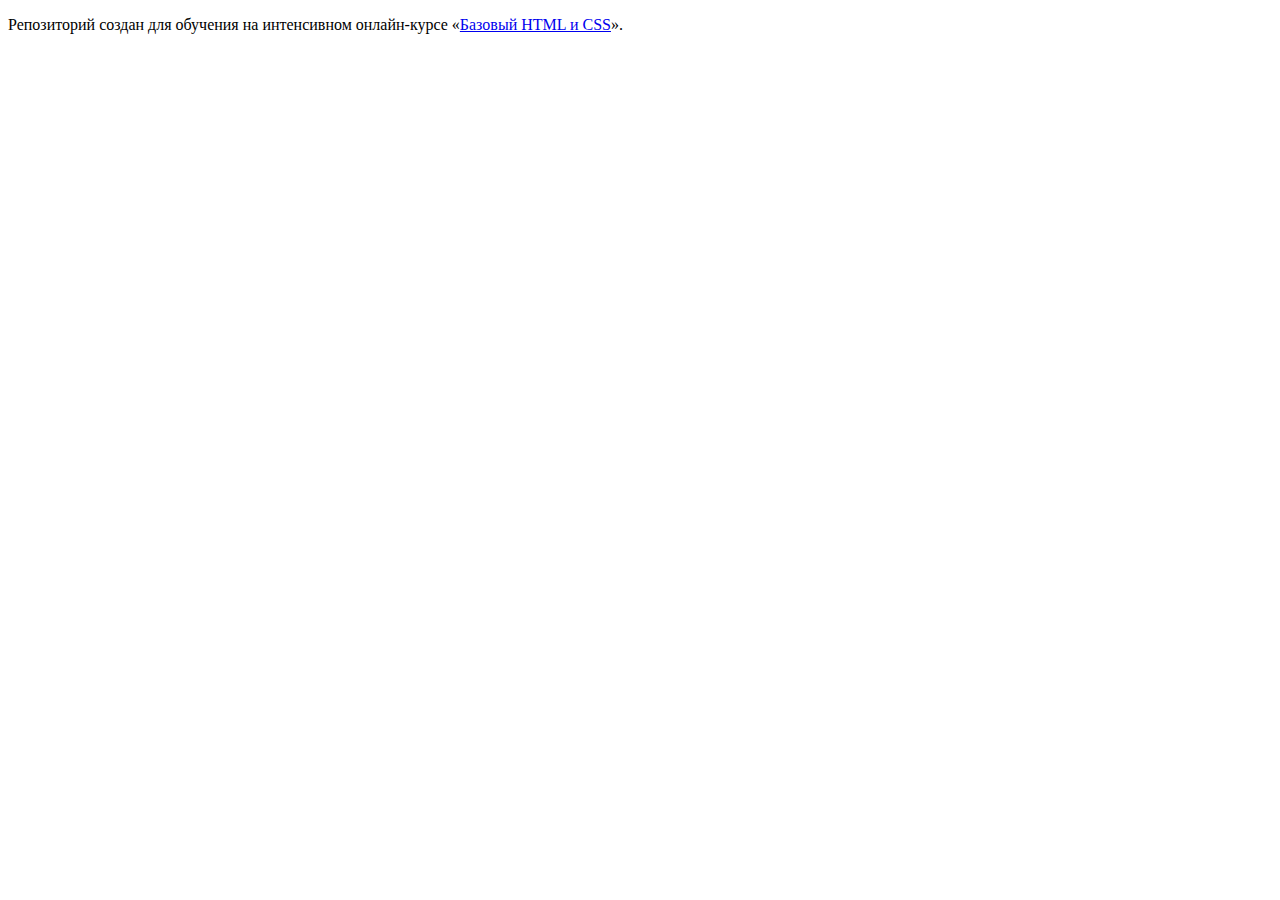
==== index.html @ 736c5f21 ":hatching_chick:" ====
<!DOCTYPE html>
<html lang="ru">
  <head>
    <meta charset="utf-8">
    <title>HTML Academy: Глейси</title>
  </head>
  <body>

    <p>Репозиторий создан для обучения на интенсивном онлайн‑курсе «<a href="https://htmlacademy.ru/intensive/htmlcss">Базовый HTML и CSS</a>».</p>

  </body>
</html>
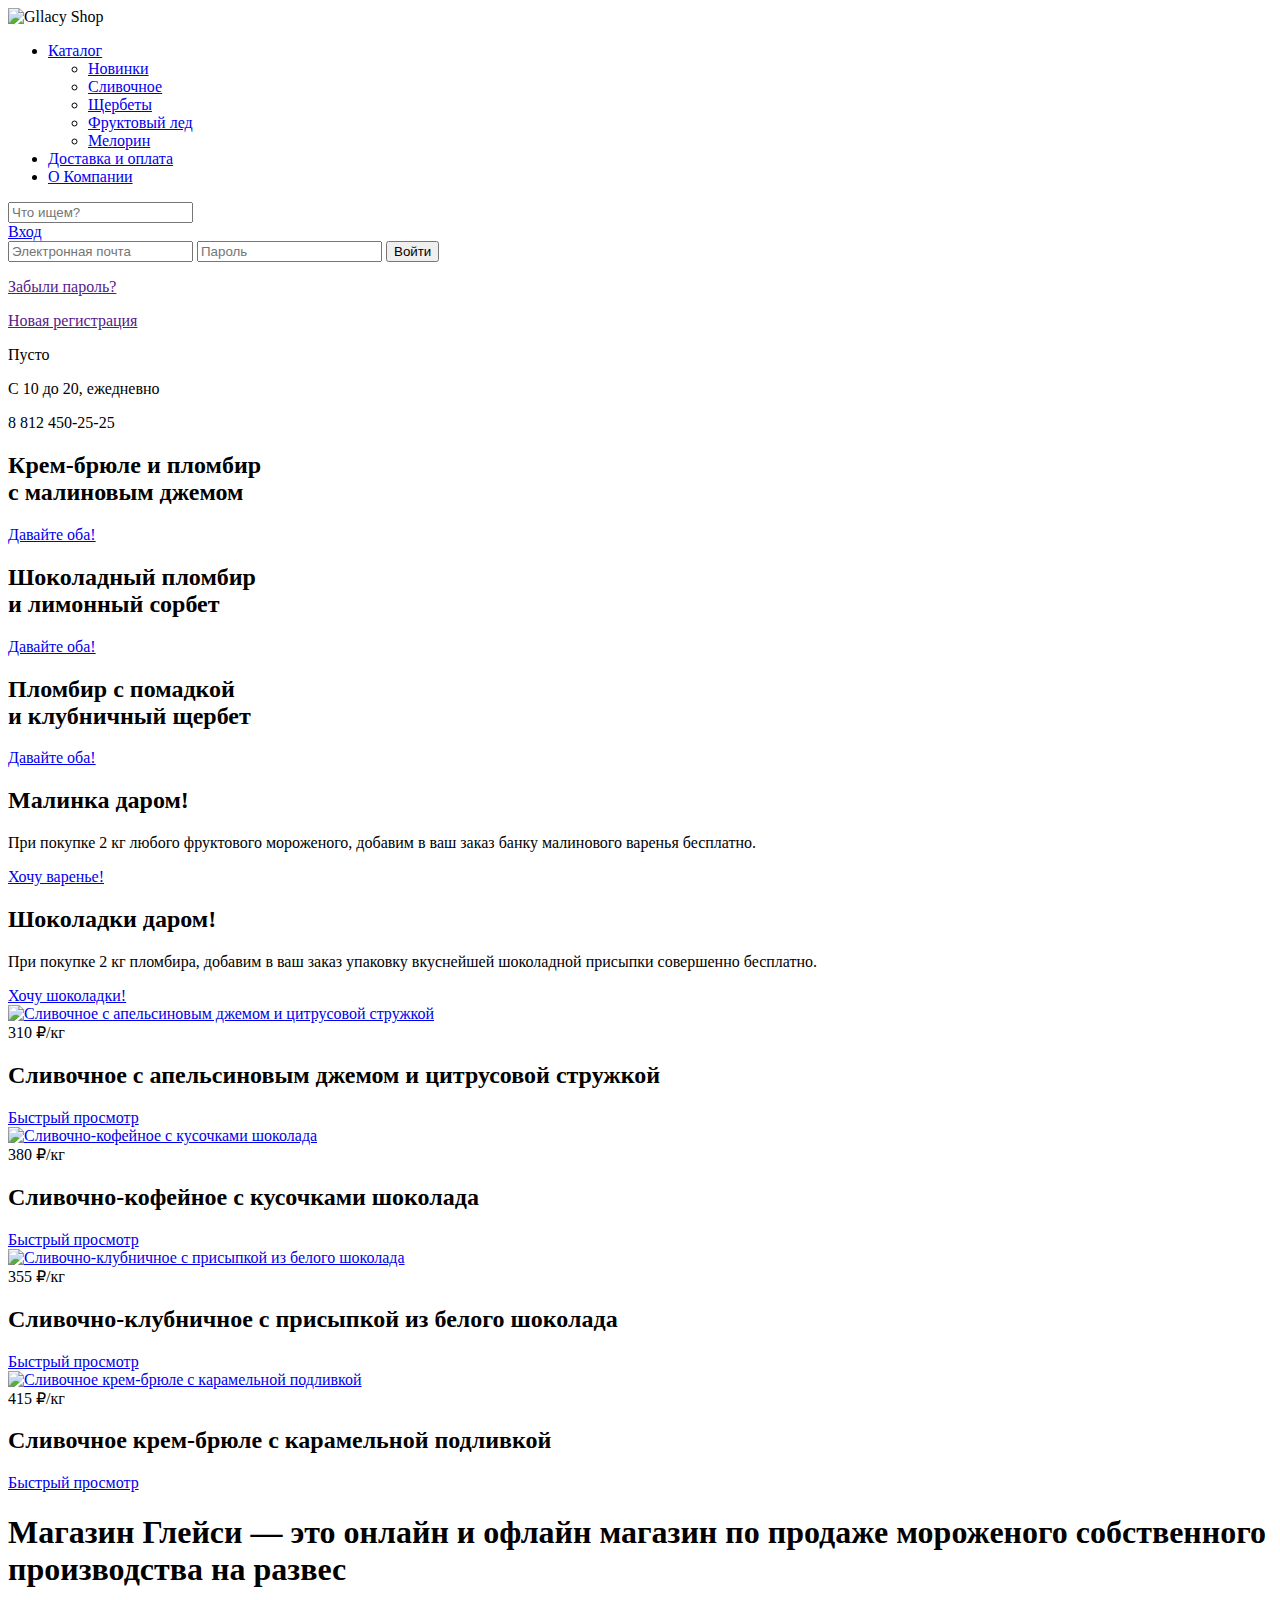
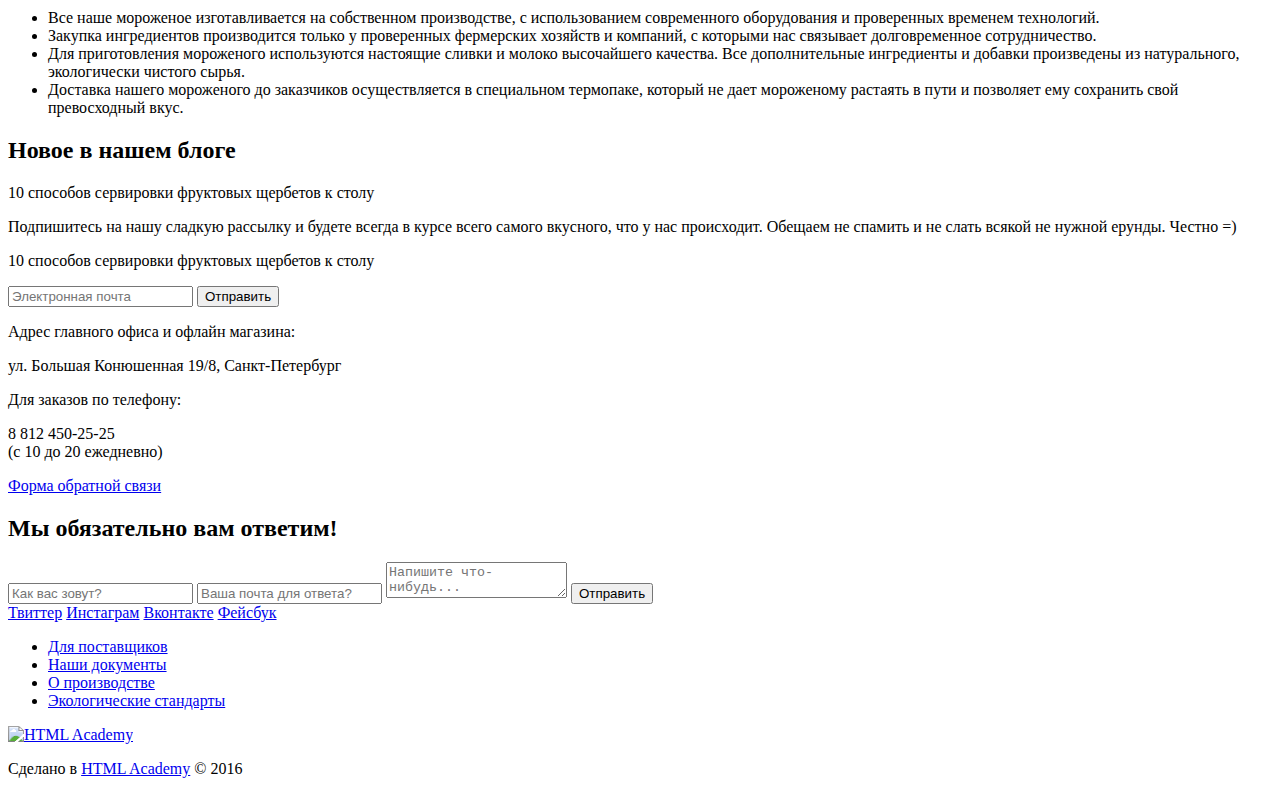
==== commit a4c684dc: "Правки по разметке" ====
--- a/index.html
+++ b/index.html
@@ -1,12 +1,265 @@
 <!DOCTYPE html>
 <html lang="ru">
-  <head>
-    <meta charset="utf-8">
-    <title>HTML Academy: Глейси</title>
-  </head>
-  <body>
-
-    <p>Репозиторий создан для обучения на интенсивном онлайн‑курсе «<a href="https://htmlacademy.ru/intensive/htmlcss">Базовый HTML и CSS</a>».</p>
-
-  </body>
+
+<head>
+  <meta charset="utf-8">
+  <title>Глейси - Магазин по продаже мороженого</title>
+  <meta name="description" content="Магазин Глейси  — это онлайн и офлайн магазин по продаже мороженого собственного производства на развес">
+</head>
+
+<body>
+  <!-- begin page-wrapper -->
+  <div class="page-wrapper">
+
+    <!-- begin wrapper -->
+    <div class="wrapper">
+
+      <!-- begin main-header -->
+      <header class="main-header">
+        <div class="header-logo">
+          <img src="http://placehold.it/153x63" width="153" height="63" alt="Gllacy Shop">
+        </div>
+        <nav>
+          <ul class="main-menu">
+            <li>
+              <a href="#">Каталог</a>
+              <ul>
+                <li>
+                  <a href="#">Новинки</a>
+                </li>
+                <li>
+                  <a href="#">Сливочное</a>
+                </li>
+                <li>
+                  <a href="#">Щербеты</a>
+                </li>
+                <li>
+                  <a href="#">Фруктовый лед</a>
+                </li>
+                <li>
+                  <a href="#">Мелорин</a>
+                </li>
+              </ul>
+            </li>
+            <li>
+              <a href="#">Доставка и оплата</a>
+            </li>
+            <li>
+              <a href="#">О Компании</a>
+            </li>
+          </ul>
+        </nav>
+        <div class="header-buttons">
+          <div class="search">
+            <a href="#" class="button-search"></a>
+            <div class="search-form">
+              <form action="https://echo.htmlacademy.ru" method="post">
+                <input type="search" name="search" placeholder="Что ищем?">
+              </form>
+            </div>
+          </div>
+          <div class="user-block">
+            <a href="#" class="login">Вход</a>
+            <div class="login-form">
+              <form action="https://echo.htmlacademy.ru" method="post">
+                <input type="email" name="email" placeholder="Электронная почта" required>
+                <input type="text" name="password" placeholder="Пароль" required>
+                <button type="submit" value="Войти">Войти</button>
+              </form>
+              <div class="reg-links">
+                <p>
+                  <a href="">Забыли пароль?</a>
+                </p>
+                <p>
+                  <a href="">Новая регистрация</a>
+                </p>
+              </div>
+            </div>
+          </div>
+          <div class="basket">
+            <span>Пусто</span>
+          </div>
+        </div>
+        <div class="header-contact-block">
+          <p class="header-schedule">С 10 до 20, ежедневно</p>
+          <p class="header-phone">8 812 450-25-25</p>
+        </div>
+      </header>
+      <!-- end main-header -->
+
+      <!-- start main -->
+      <main>
+        <div class="slider">
+          <div class="slide">
+            <div class="slide-text"></div>
+            <a href="" class="slide-btn"></a>
+          </div>
+          <div class="slide">
+            <h2>Крем-брюле и пломбир<br>с малиновым джемом</h2>
+            <a href="#">Давайте оба!</a>
+          </div>
+          <div class="slide">
+            <h2>Шоколадный пломбир<br>и лимонный сорбет</h2>
+            <a href="#">Давайте оба!</a>
+          </div>
+          <div class="slide">
+            <h2>Пломбир с помадкой<br>и клубничный щербет</h2>
+            <a href="#">Давайте оба!</a>
+          </div>
+          <div class="slider-controls">
+            <label class="slider-controls-active" for=""></label>
+            <label for=""></label>
+            <label for=""></label>
+          </div>
+        </div>
+        <div class="promo">
+          <article class="promo-left">
+            <h2>Малинка даром!</h2>
+            <p>При покупке 2 кг любого фруктового мороженого, добавим в ваш заказ банку малинового варенья бесплатно.</p>
+            <a href="#">Хочу варенье!</a>
+          </article>
+          <article class="promo-right">
+            <h2>Шоколадки даром!</h2>
+            <p>При покупке 2 кг пломбира, добавим в ваш заказ упаковку вкуснейшей шоколадной присыпки совершенно бесплатно.</p>
+            <a href="#">Хочу шоколадки!</a>
+          </article>
+        </div>
+        <div class="items-list">
+          <article class="catalog-item">
+            <div class="catalog-image-wrapper">
+              <a href="#">
+                <img src="http://placehold.it/267x267" width="267" height="267" alt="Сливочное с апельсиновым джемом и цитрусовой стружкой">
+              </a>
+              <div class="item-price">310 &#8381;/кг</div>
+            </div>
+            <h2>Сливочное с апельсиновым джемом и цитрусовой стружкой</h2>
+            <div class="item-button">
+              <a href="#">Быстрый просмотр</a>
+            </div>
+          </article>
+          <article class="catalog-item">
+            <div class="catalog-image-wrapper">
+              <a href="#">
+                <img src="http://placehold.it/267x267" width="267" height="267" alt="Сливочно-кофейное с кусочками шоколада">
+              </a>
+              <div class="item-price">380 &#8381;/кг</div>
+            </div>
+            <h2>Сливочно-кофейное с кусочками шоколада</h2>
+            <div class="item-button">
+              <a href="#">Быстрый просмотр</a>
+            </div>
+          </article>
+          <article class="catalog-item">
+            <div class="catalog-image-wrapper">
+              <a href="#">
+                <img src="http://placehold.it/267x267" width="267" height="267" alt="Сливочно-клубничное с присыпкой из белого шоколада">
+              </a>
+              <div class="item-price">355 &#8381;/кг</div>
+            </div>
+            <h2>Сливочно-клубничное с присыпкой из белого шоколада</h2>
+            <div class="item-button">
+              <a href="#">Быстрый просмотр</a>
+            </div>
+          </article>
+          <article class="catalog-item">
+            <div class="catalog-image-wrapper">
+              <a href="#">
+                <img src="http://placehold.it/267x267" width="267" height="267" alt="Сливочное крем-брюле с карамельной подливкой">
+              </a>
+              <div class="item-price">415 &#8381;/кг</div>
+            </div>
+            <h2>Сливочное крем-брюле с карамельной подливкой</h2>
+            <div class="item-button">
+              <a href="#">Быстрый просмотр</a>
+            </div>
+          </article>
+        </div>
+        <article class="main-about-us">
+          <h1>Магазин Глейси  — это онлайн и офлайн магазин по продаже мороженого собственного производства на развес</h1>
+          <ul class="about-us-features">
+            <li class="about-us-feature-1">Все наше мороженое изготавливается на собственном производстве, с использованием современного оборудования и проверенных временем технологий.</li>
+            <li class="about-us-feature-2">Закупка ингредиентов производится только у проверенных фермерских хозяйств и компаний, с которыми нас связывает долговременное сотрудничество.</li>
+            <li class="about-us-feature-3">Для приготовления мороженого используются настоящие сливки и молоко высочайшего качества. Все дополнительные ингредиенты и добавки произведены из натурального, экологически чистого сырья.</li>
+            <li class="about-us-feature-4">Доставка нашего мороженого до заказчиков осуществляется в специальном термопаке, который не дает мороженому растаять в пути и позволяет ему сохранить свой превосходный вкус.</li>
+          </ul>
+        </article>
+        <div class="main-bottom-blocks">
+          <article class="blog-news">
+            <h2>Новое в нашем блоге</h2>
+            <p>10 способов сервировки фруктовых щербетов к столу</p>
+          </article>
+          <article class="subscribe-form">
+            <div class="subscribe-wrapper">
+              <p>Подпишитесь на нашу сладкую рассылку и будете всегда в курсе всего самого вкусного, что у нас происходит. Обещаем не спамить и не слать всякой не нужной ерунды. Честно =)</p>
+              <p>10 способов сервировки фруктовых щербетов к столу</p>
+              <form action="index.html" method="post">
+                <input type="email" placeholder="Электронная почта" name="email">
+                <input class="subscribe-button" type="submit" value="Отправить">
+              </form>
+            </div>
+          </article>
+        </div>
+      </main>
+      <!-- end main -->
+
+    </div>
+    <!-- end wrapper -->
+
+    <div class="map">
+      <div class="map-address">
+        <p class="map-address-heading">Адрес главного офиса и офлайн магазина:</p>
+        <p>ул. Большая Конюшенная 19/8, Санкт-Петербург</p>
+        <p class="map-address-heading">Для заказов по телефону:</p>
+        <p>8 812 450-25-25
+          <br><span class="map-address-heading">(с 10 до 20 ежедневно)</span></p>
+        <a class="map-button" href="#">Форма обратной связи</a>
+        <div class="feedback-form">
+          <h2>Мы обязательно вам ответим!</h2>
+          <a class="feedback-form-close" href="#"></a>
+          <form action="https://echo.htmlacademy.ru" method="post">
+            <input type="text" name="name" placeholder="Как вас зовут?" required>
+            <input type="email" name="email" placeholder="Ваша почта для ответа?" required>
+            <textarea name="feedback-text" placeholder="Напишите что-нибудь..." required></textarea>
+            <button type="submit" value="Отправить">Отправить</button>
+          </form>
+        </div>
+      </div>
+    </div>
+
+    <!-- begin wrapper -->
+    <div class="wrapper">
+
+      <!-- begin main-footer -->
+      <footer class="main-footer">
+        <div class="footer-social">
+          <a class="social-btn social-btn-twit" href="#">Твиттер</a>
+          <a class="social-btn social-btn-inst" href="#">Инстаграм</a>
+          <a class="social-btn social-btn-vk" href="#">Вконтакте</a>
+          <a class="social-btn social-btn-fb" href="#">Фейсбук</a>
+        </div>
+        <div class="footer-menu">
+          <ul>
+            <li><a class="" href="#">Для поставщиков</a></li>
+            <li><a class="" href="#">Наши документы</a></li>
+            <li><a class="" href="#">О производстве</a></li>
+            <li><a class="" href="#">Экологические стандарты</a></li>
+          </ul>
+        </div>
+        <div class="footer-copyright">
+          <a href="https://htmlacademy.ru">
+            <img src="http://placehold.it/108x36" width="108" height="36" alt="HTML Academy">
+          </a>
+          <p>Сделано в <a href="https://htmlacademy.ru">HTML Academy</a> © 2016</p>
+        </div>
+      </footer>
+      <!-- end main-footer -->
+
+    </div>
+    <!-- end wrapper -->
+
+  </div>
+  <!-- end page-wrapper -->
+
+</body>
+
 </html>
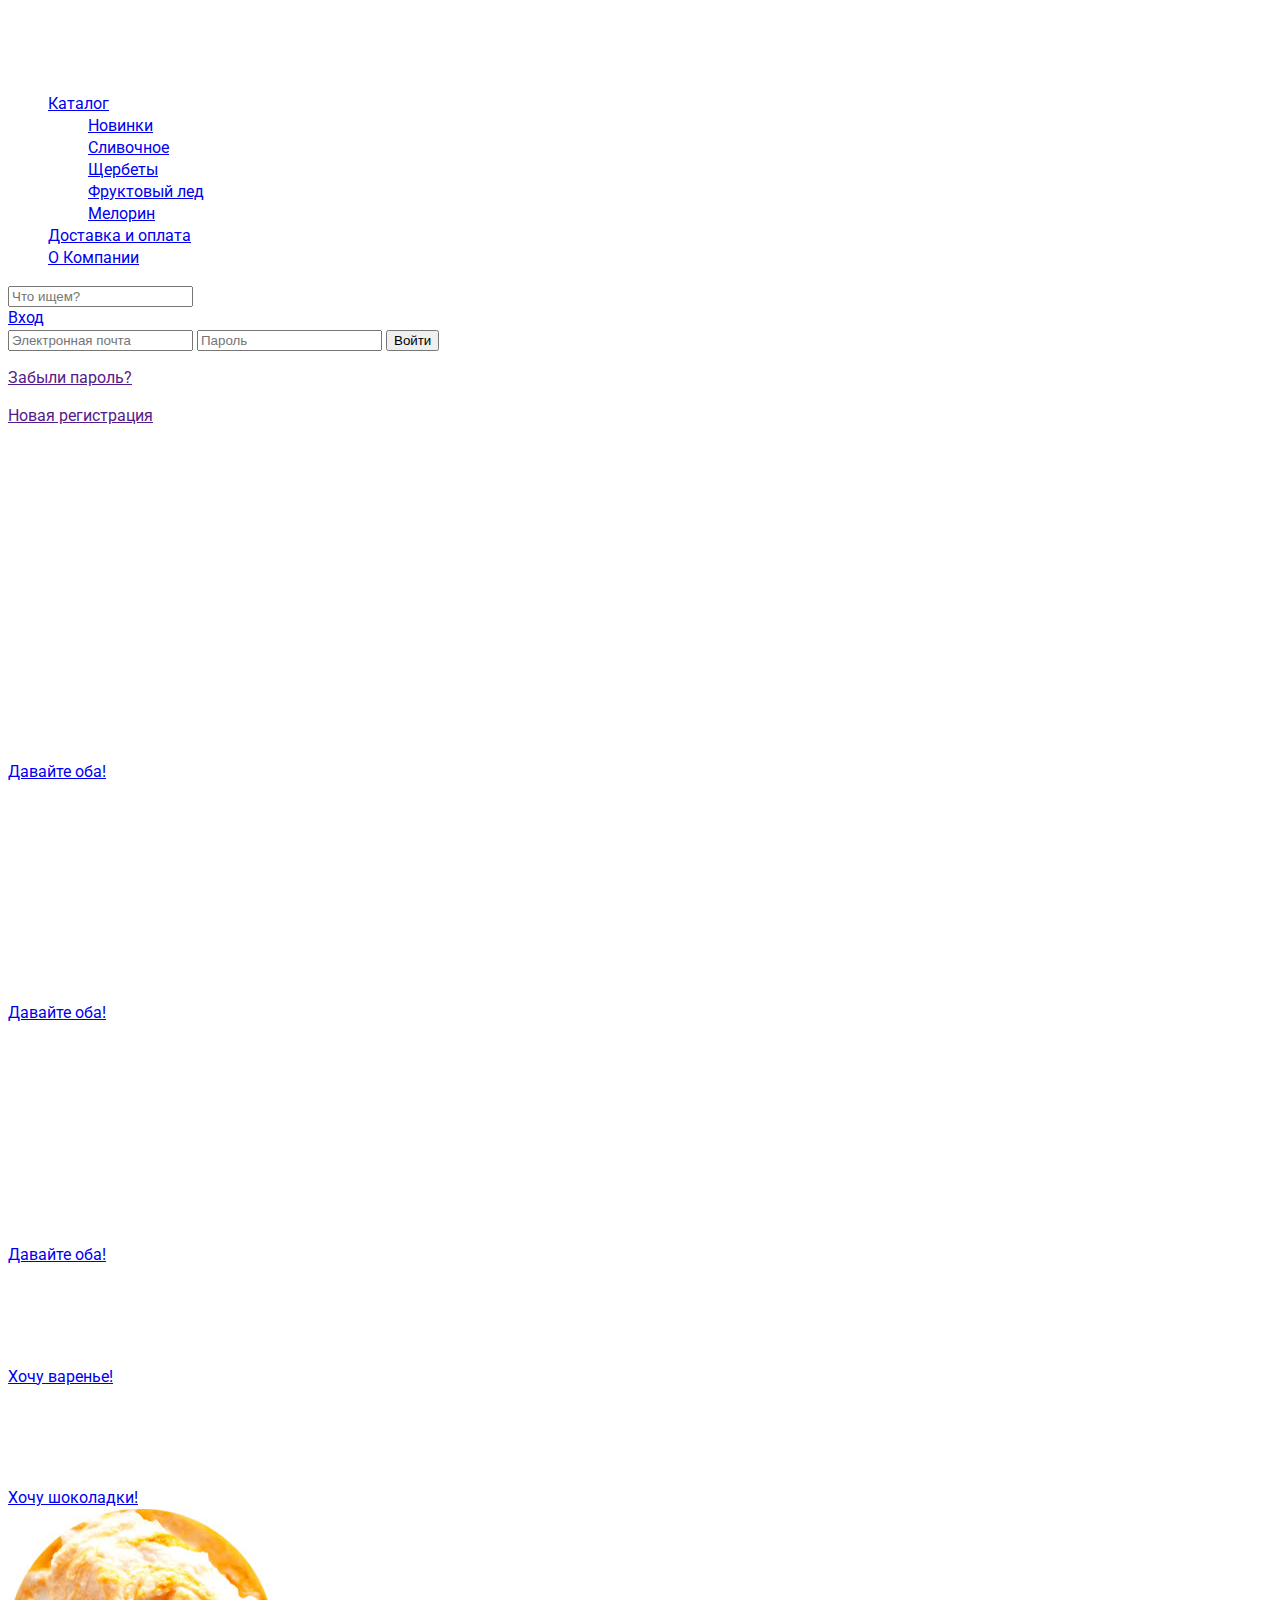
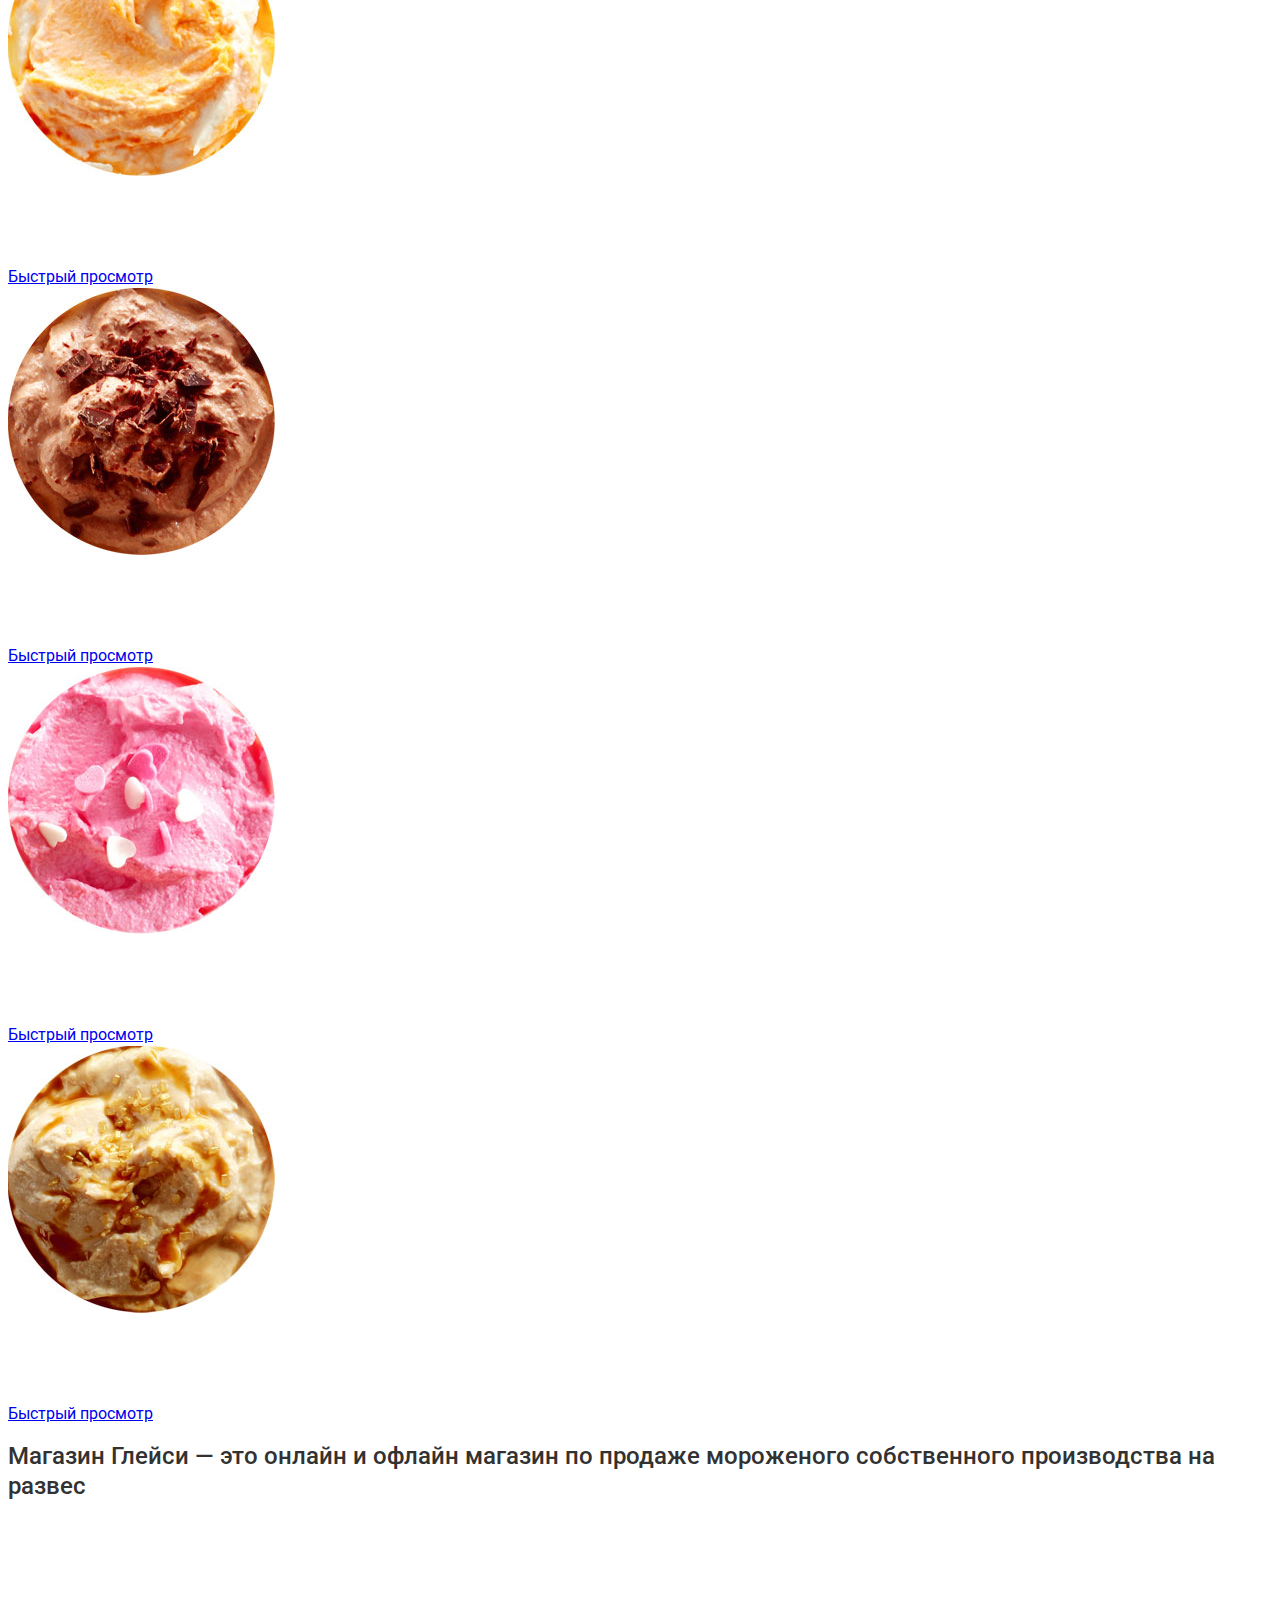
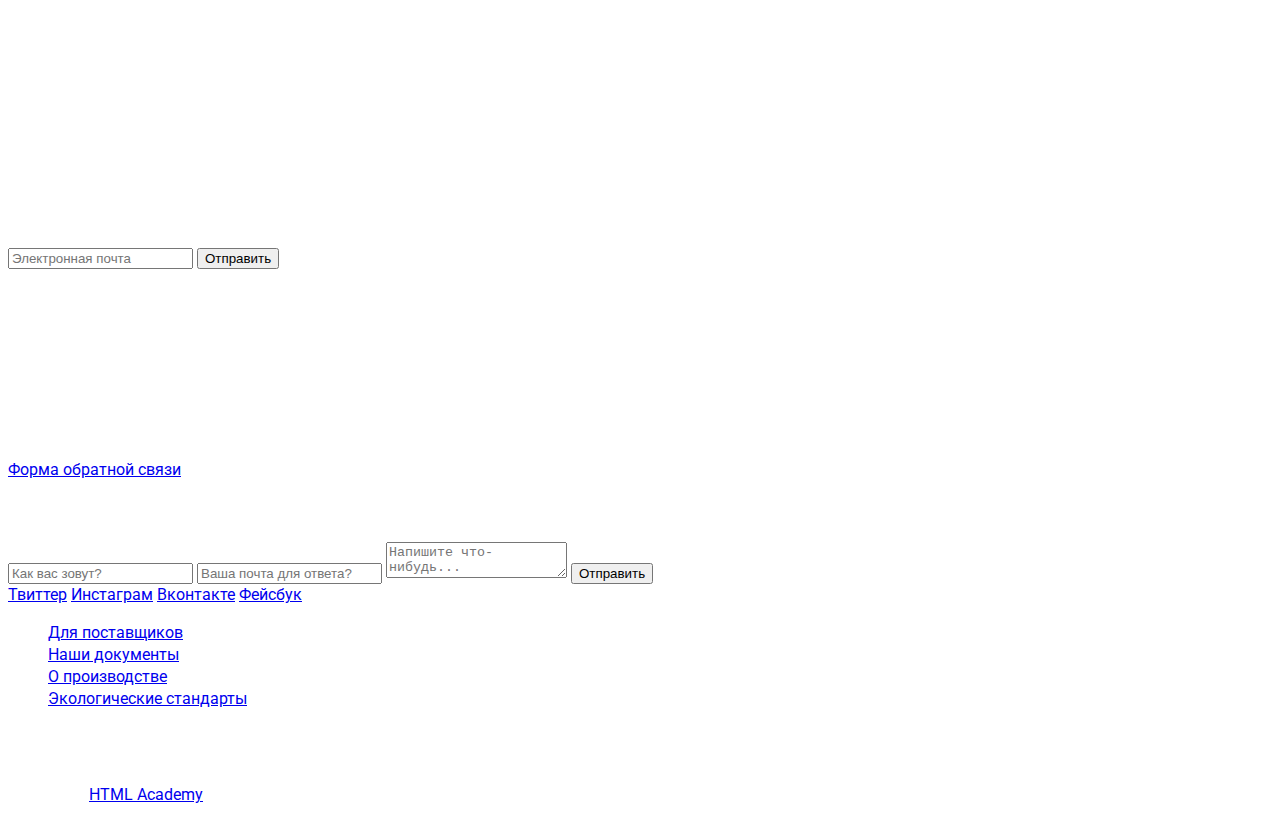
==== commit 3981703e: "Нарезка макета, добавил картинки, 2 стиля заголовков" ====
--- a/index.html
+++ b/index.html
@@ -4,6 +4,8 @@
 <head>
   <meta charset="utf-8">
   <title>Глейси - Магазин по продаже мороженого</title>
+  <link href="css/style.css" rel="stylesheet">
+  <link href="https://fonts.googleapis.com/css?family=Roboto:400,500,700,900" rel="stylesheet">
   <meta name="description" content="Магазин Глейси  — это онлайн и офлайн магазин по продаже мороженого собственного производства на развес">
 </head>
 
@@ -17,7 +19,7 @@
       <!-- begin main-header -->
       <header class="main-header">
         <div class="header-logo">
-          <img src="http://placehold.it/153x63" width="153" height="63" alt="Gllacy Shop">
+          <img src="img/logo-gllacyshop.svg" width="153" height="63" alt="Gllacy Shop">
         </div>
         <nav>
           <ul class="main-menu">
@@ -76,7 +78,7 @@
               </div>
             </div>
           </div>
-          <div class="basket">
+          <div class="cart">
             <span>Пусто</span>
           </div>
         </div>
@@ -88,7 +90,7 @@
       <!-- end main-header -->
 
       <!-- start main -->
-      <main>
+      <div class="main">
         <div class="slider">
           <div class="slide">
             <div class="slide-text"></div>
@@ -128,7 +130,7 @@
           <article class="catalog-item">
             <div class="catalog-image-wrapper">
               <a href="#">
-                <img src="http://placehold.it/267x267" width="267" height="267" alt="Сливочное с апельсиновым джемом и цитрусовой стружкой">
+                <img src="img/ice-cream/ice-cream-1.jpg" width="267" height="267" alt="Сливочное с апельсиновым джемом и цитрусовой стружкой">
               </a>
               <div class="item-price">310 &#8381;/кг</div>
             </div>
@@ -140,7 +142,7 @@
           <article class="catalog-item">
             <div class="catalog-image-wrapper">
               <a href="#">
-                <img src="http://placehold.it/267x267" width="267" height="267" alt="Сливочно-кофейное с кусочками шоколада">
+                <img src="img/ice-cream/ice-cream-2.jpg" width="267" height="267" alt="Сливочно-кофейное с кусочками шоколада">
               </a>
               <div class="item-price">380 &#8381;/кг</div>
             </div>
@@ -152,7 +154,7 @@
           <article class="catalog-item">
             <div class="catalog-image-wrapper">
               <a href="#">
-                <img src="http://placehold.it/267x267" width="267" height="267" alt="Сливочно-клубничное с присыпкой из белого шоколада">
+                <img src="img/ice-cream/ice-cream-3.jpg" width="267" height="267" alt="Сливочно-клубничное с присыпкой из белого шоколада">
               </a>
               <div class="item-price">355 &#8381;/кг</div>
             </div>
@@ -164,7 +166,7 @@
           <article class="catalog-item">
             <div class="catalog-image-wrapper">
               <a href="#">
-                <img src="http://placehold.it/267x267" width="267" height="267" alt="Сливочное крем-брюле с карамельной подливкой">
+                <img src="img/ice-cream/ice-cream-4.jpg" width="267" height="267" alt="Сливочное крем-брюле с карамельной подливкой">
               </a>
               <div class="item-price">415 &#8381;/кг</div>
             </div>
@@ -199,7 +201,7 @@
             </div>
           </article>
         </div>
-      </main>
+      </div>
       <!-- end main -->
 
     </div>
@@ -247,7 +249,7 @@
         </div>
         <div class="footer-copyright">
           <a href="https://htmlacademy.ru">
-            <img src="http://placehold.it/108x36" width="108" height="36" alt="HTML Academy">
+            <img src="img/logo-htmlacademy.svg" width="108" height="36" alt="HTML Academy">
           </a>
           <p>Сделано в <a href="https://htmlacademy.ru">HTML Academy</a> © 2016</p>
         </div>
--- a/css/style.css
+++ b/css/style.css
@@ -0,0 +1,20 @@
+body {
+  font-family: "Roboto", Tahoma, sans-serif;
+  font-size: 16px;
+  line-height: 22px;
+  font-weight: normal;
+  color: #fff;
+}
+
+.main-about-us h1 {
+  font-size: 24px;
+  line-height: 30px;
+  font-weight: 500;
+  color: #323232;
+}
+
+.slide h2 {
+  font-size: 60px;
+  line-height: 60px;
+  font-weight: 900;
+}
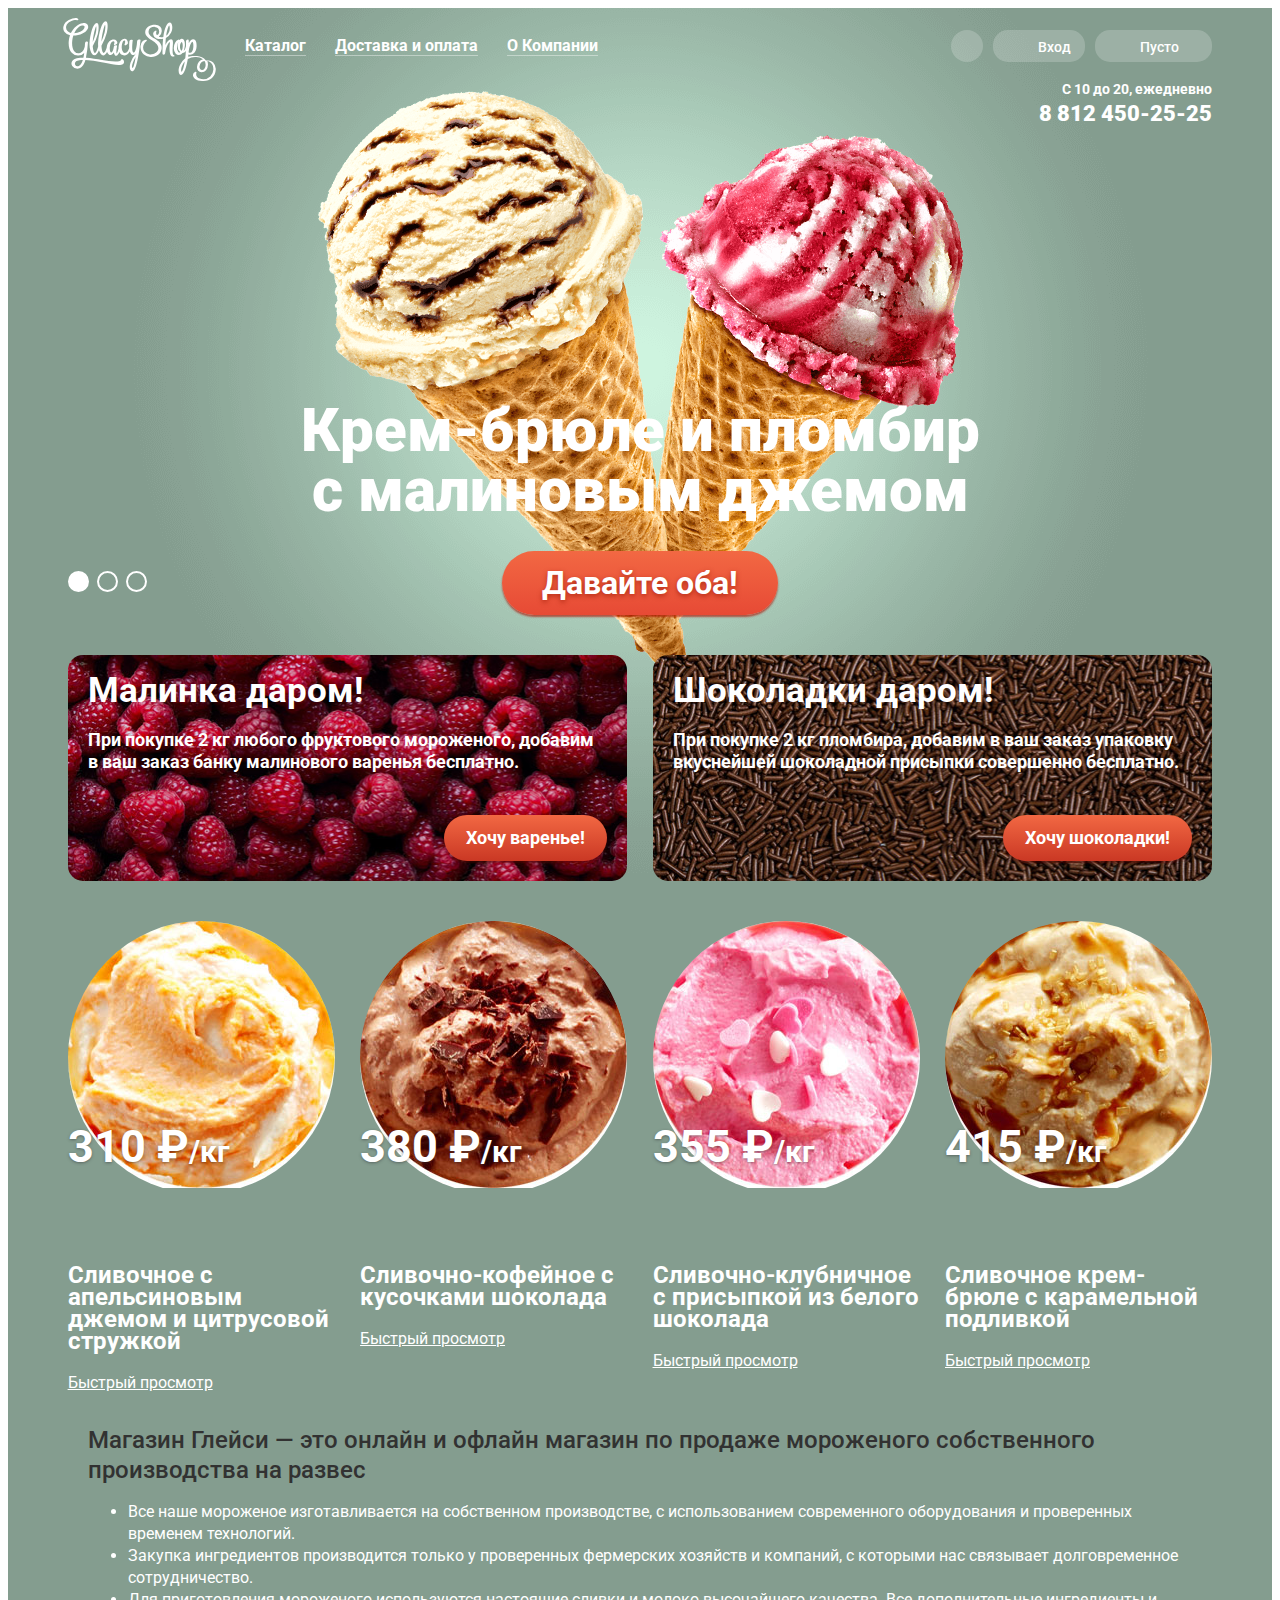
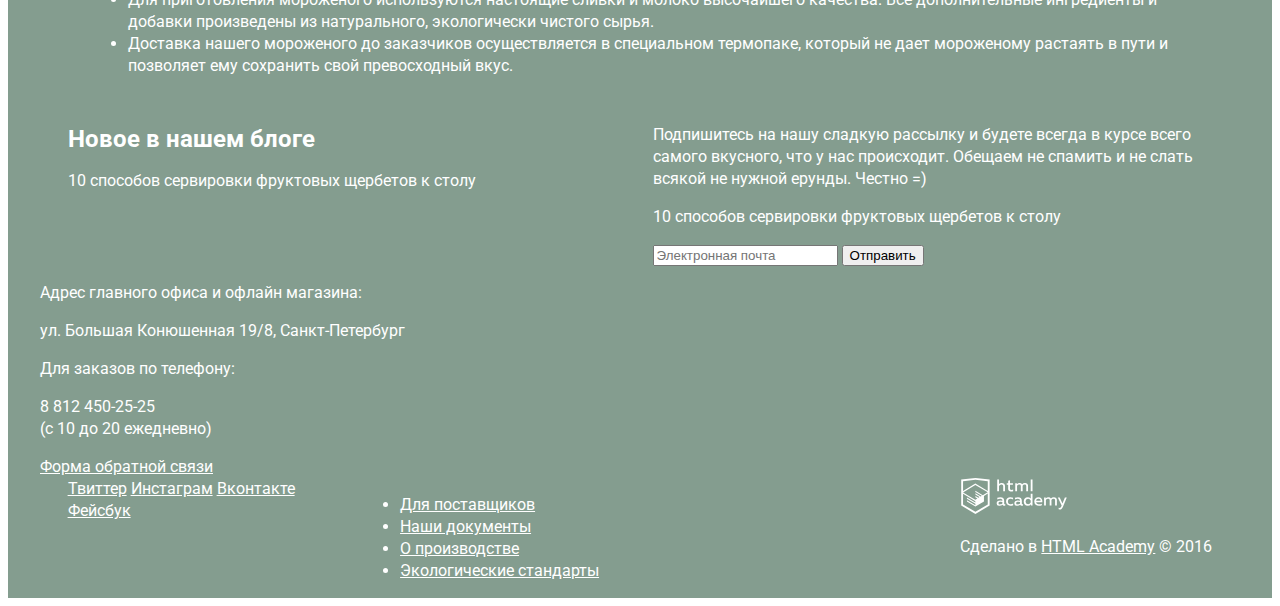
==== commit 0259a4e7: "Декоративные элементы главная" ====
--- a/index.html
+++ b/index.html
@@ -4,12 +4,21 @@
 <head>
   <meta charset="utf-8">
   <title>Глейси - Магазин по продаже мороженого</title>
+  <meta name="description" content="Магазин Глейси  — это онлайн и офлайн магазин по продаже мороженого собственного производства на развес">
+  <link href="https://fonts.googleapis.com/css?family=Roboto:400,500,700,900" rel="stylesheet">
   <link href="css/style.css" rel="stylesheet">
-  <link href="https://fonts.googleapis.com/css?family=Roboto:400,500,700,900" rel="stylesheet">
-  <meta name="description" content="Магазин Глейси  — это онлайн и офлайн магазин по продаже мороженого собственного производства на развес">
+  <link href="css/normalize.css" rel="stylesheet">
+  <link rel="shortcut icon" href="img/favicon.ico" type="image/x-icon">
 </head>
 
 <body>
+
+  <!-- begin slider controls -->
+  <input type="radio" id="btn-1" name="toggle" checked>
+  <input type="radio" id="btn-2" name="toggle">
+  <input type="radio" id="btn-3" name="toggle">
+  <!-- end slider controls -->
+
   <!-- begin page-wrapper -->
   <div class="page-wrapper">
 
@@ -18,73 +27,80 @@
 
       <!-- begin main-header -->
       <header class="main-header">
-        <div class="header-logo">
-          <img src="img/logo-gllacyshop.svg" width="153" height="63" alt="Gllacy Shop">
-        </div>
-        <nav>
-          <ul class="main-menu">
-            <li>
-              <a href="#">Каталог</a>
-              <ul>
-                <li>
-                  <a href="#">Новинки</a>
-                </li>
-                <li>
-                  <a href="#">Сливочное</a>
-                </li>
-                <li>
-                  <a href="#">Щербеты</a>
-                </li>
-                <li>
-                  <a href="#">Фруктовый лед</a>
-                </li>
-                <li>
-                  <a href="#">Мелорин</a>
-                </li>
-              </ul>
-            </li>
-            <li>
-              <a href="#">Доставка и оплата</a>
-            </li>
-            <li>
-              <a href="#">О Компании</a>
-            </li>
-          </ul>
-        </nav>
-        <div class="header-buttons">
-          <div class="search">
-            <a href="#" class="button-search"></a>
-            <div class="search-form">
-              <form action="https://echo.htmlacademy.ru" method="post">
-                <input type="search" name="search" placeholder="Что ищем?">
-              </form>
-            </div>
-          </div>
-          <div class="user-block">
-            <a href="#" class="login">Вход</a>
-            <div class="login-form">
-              <form action="https://echo.htmlacademy.ru" method="post">
-                <input type="email" name="email" placeholder="Электронная почта" required>
-                <input type="text" name="password" placeholder="Пароль" required>
-                <button type="submit" value="Войти">Войти</button>
-              </form>
-              <div class="reg-links">
-                <p>
-                  <a href="">Забыли пароль?</a>
-                </p>
-                <p>
-                  <a href="">Новая регистрация</a>
-                </p>
-              </div>
-            </div>
-          </div>
-          <div class="cart">
-            <span>Пусто</span>
-          </div>
-        </div>
-        <div class="header-contact-block">
-          <p class="header-schedule">С 10 до 20, ежедневно</p>
-          <p class="header-phone">8 812 450-25-25</p>
+        <div class="row">
+          <nav class="main-nav">
+            <div class="header-logo">
+              <img src="img/logo-gllacyshop.svg" width="153" height="63" alt="Gllacy Shop">
+            </div>
+            <ul class="main-menu">
+              <li>
+                <a href="#">Каталог</a>
+                <span class="menu-margin"></span>
+                <ul class="sub-menu">
+                  <li>
+                    <a class="highlight" href="#">Новинки</a>
+                  </li>
+                  <li>
+                    <a href="catalog.html">Сливочное</a>
+                  </li>
+                  <li>
+                    <a href="#">Щербеты</a>
+                  </li>
+                  <li>
+                    <a href="#">Фруктовый лед</a>
+                  </li>
+                  <li>
+                    <a href="#">Мелорин</a>
+                  </li>
+                </ul>
+              </li>
+              <li>
+                <a href="#">Доставка и оплата</a>
+              </li>
+              <li>
+                <a href="#">О Компании</a>
+              </li>
+            </ul>
+          </nav>
+          <div class="header-buttons clearfix">
+            <div class="search">
+              <a class="button-search" href="#"></a>
+              <!-- <div class="search-form">
+                <form action="https://echo.htmlacademy.ru" method="post">
+                  <input type="search" name="search" placeholder="Что ищем?">
+                </form>
+              </div> -->
+            </div>
+            <div class="header-button user-block">
+              <div class="login">
+                <a href="#">Вход</a>
+                <!-- <div class="login-form">
+                <form action="https://echo.htmlacademy.ru" method="post">
+                  <input type="email" name="email" placeholder="Электронная почта" required>
+                  <input type="text" name="password" placeholder="Пароль" required>
+                  <button type="submit" value="Войти">Войти</button>
+                </form>
+                <div class="reg-links">
+                  <p>
+                    <a href="">Забыли пароль?</a>
+                  </p>
+                  <p>
+                    <a href="">Новая регистрация</a>
+                  </p>
+                </div>
+              </div> -->
+              </div>
+            </div>
+            <div class="header-button cart">
+              <span>Пусто</span>
+            </div>
+          </div>
+        </div>
+        <div class="row">
+          <div class="header-contact-block">
+            <p class="header-schedule">С 10 до 20, ежедневно</p>
+            <p class="header-phone">8 812 450-25-25</p>
+          </div>
         </div>
       </header>
       <!-- end main-header -->
@@ -92,130 +108,145 @@
       <!-- start main -->
       <div class="main">
         <div class="slider">
-          <div class="slide">
-            <div class="slide-text"></div>
-            <a href="" class="slide-btn"></a>
-          </div>
-          <div class="slide">
-            <h2>Крем-брюле и пломбир<br>с малиновым джемом</h2>
-            <a href="#">Давайте оба!</a>
-          </div>
-          <div class="slide">
-            <h2>Шоколадный пломбир<br>и лимонный сорбет</h2>
-            <a href="#">Давайте оба!</a>
-          </div>
-          <div class="slide">
-            <h2>Пломбир с помадкой<br>и клубничный щербет</h2>
-            <a href="#">Давайте оба!</a>
+          <div class="slide" id="slide1">
+            <div class="slide-title">Крем-брюле и пломбир с малиновым джемом</div>
+            <a class="slide-btn" href="#">Давайте оба!</a>
+          </div>
+          <div class="slide" id="slide2">
+            <div class="slide-title">Шоколадный пломбир и лимонный сорбет</div>
+            <a class="slide-btn" href="#">Давайте оба!</a>
+          </div>
+          <div class="slide" id="slide3">
+            <div class="slide-title">Пломбир с помадкой и клубничный щербет</div>
+            <a class="slide-btn" href="#">Давайте оба!</a>
           </div>
           <div class="slider-controls">
-            <label class="slider-controls-active" for=""></label>
-            <label for=""></label>
-            <label for=""></label>
-          </div>
-        </div>
-        <div class="promo">
-          <article class="promo-left">
-            <h2>Малинка даром!</h2>
-            <p>При покупке 2 кг любого фруктового мороженого, добавим в ваш заказ банку малинового варенья бесплатно.</p>
-            <a href="#">Хочу варенье!</a>
+            <label for="btn-1"></label>
+            <label for="btn-2"></label>
+            <label for="btn-3"></label>
+          </div>
+        </div>
+        <div class="row">
+          <div class="col s-2">
+            <article class="promo promo-raspberry">
+              <h2>Малинка даром!</h2>
+              <p>При покупке 2 кг любого фруктового мороженого, добавим в ваш заказ банку малинового варенья бесплатно.</p>
+              <a class="site-button" href="#">Хочу варенье!</a>
+            </article>
+          </div>
+          <div class="col s-2">
+            <article class="promo promo-chocolate">
+              <h2>Шоколадки даром!</h2>
+              <p>При покупке 2 кг пломбира, добавим в ваш заказ упаковку вкуснейшей шоколадной присыпки совершенно бесплатно.</p>
+              <a class="site-button" href="#">Хочу шоколадки!</a>
+            </article>
+          </div>
+        </div>
+        <div class="items-list row-inline">
+          <div class="col s-1">
+            <article class="catalog-item">
+              <div class="catalog-image-wrapper">
+                <a href="#">
+                  <img src="img/ice-cream/ice-cream-1.jpg" width="100%" height="100%" alt="Сливочное с апельсиновым джемом и цитрусовой стружкой">
+                </a>
+              </div>
+              <div class="item-price">310 &#8381;<span>/кг</span></div>
+              <h2>Сливочное с апельсиновым джемом и цитрусовой стружкой</h2>
+              <div class="item-button">
+                <a href="#">Быстрый просмотр</a>
+              </div>
+            </article>
+          </div>
+          <div class="col s-1">
+            <article class="catalog-item">
+              <div class="catalog-image-wrapper">
+                <a href="#">
+                  <img src="img/ice-cream/ice-cream-2.jpg" width="100%" height="100%" alt="Сливочно-кофейное с кусочками шоколада">
+                </a>
+              </div>
+              <div class="item-price">380 &#8381;<span>/кг</span></div>
+              <h2>Сливочно-кофейное с кусочками шоколада</h2>
+              <div class="item-button">
+                <a href="#">Быстрый просмотр</a>
+              </div>
+            </article>
+          </div>
+          <div class="col s-1">
+            <article class="catalog-item">
+              <div class="catalog-image-wrapper">
+                <a href="#">
+                  <img src="img/ice-cream/ice-cream-3.jpg" width="100%" height="100%" alt="Сливочно-клубничное с присыпкой из белого шоколада">
+                </a>
+              </div>
+              <div class="item-price">355 &#8381;<span>/кг</span></div>
+              <h2>Сливочно-клубничное с присыпкой из белого шоколада</h2>
+              <div class="item-button">
+                <a href="#">Быстрый просмотр</a>
+              </div>
+            </article>
+          </div>
+          <div class="col s-1">
+            <article class="catalog-item">
+              <div class="catalog-image-wrapper">
+                <a href="#">
+                  <img src="img/ice-cream/ice-cream-4.jpg" width="100%" height="100%" alt="Сливочное крем-брюле с карамельной подливкой">
+                </a>
+              </div>
+              <div class="item-price">415 &#8381;<span>/кг</span></div>
+              <h2>Сливочное крем-брюле с карамельной подливкой</h2>
+              <div class="item-button">
+                <a href="#">Быстрый просмотр</a>
+              </div>
+            </article>
+          </div>
+        </div>
+        <div class="row">
+          <article class="main-about-us">
+            <h1>Магазин Глейси  — это онлайн и офлайн магазин по продаже мороженого собственного производства на развес</h1>
+            <ul class="about-us-features">
+              <li class="about-us-feature feature-icecream">Все наше мороженое изготавливается на собственном производстве, с использованием современного оборудования и проверенных временем технологий.</li>
+              <li class="about-us-feature feature-cow">Закупка ингредиентов производится только у проверенных фермерских хозяйств и компаний, с которыми нас связывает долговременное сотрудничество.</li>
+              <li class="about-us-feature feature-leaf">Для приготовления мороженого используются настоящие сливки и молоко высочайшего качества. Все дополнительные ингредиенты и добавки произведены из натурального, экологически чистого сырья.</li>
+              <li class="about-us-feature feature-thermometer">Доставка нашего мороженого до заказчиков осуществляется в специальном термопаке, который не дает мороженому растаять в пути и позволяет ему сохранить свой превосходный вкус.</li>
+            </ul>
           </article>
-          <article class="promo-right">
-            <h2>Шоколадки даром!</h2>
-            <p>При покупке 2 кг пломбира, добавим в ваш заказ упаковку вкуснейшей шоколадной присыпки совершенно бесплатно.</p>
-            <a href="#">Хочу шоколадки!</a>
-          </article>
-        </div>
-        <div class="items-list">
-          <article class="catalog-item">
-            <div class="catalog-image-wrapper">
-              <a href="#">
-                <img src="img/ice-cream/ice-cream-1.jpg" width="267" height="267" alt="Сливочное с апельсиновым джемом и цитрусовой стружкой">
-              </a>
-              <div class="item-price">310 &#8381;/кг</div>
-            </div>
-            <h2>Сливочное с апельсиновым джемом и цитрусовой стружкой</h2>
-            <div class="item-button">
-              <a href="#">Быстрый просмотр</a>
-            </div>
-          </article>
-          <article class="catalog-item">
-            <div class="catalog-image-wrapper">
-              <a href="#">
-                <img src="img/ice-cream/ice-cream-2.jpg" width="267" height="267" alt="Сливочно-кофейное с кусочками шоколада">
-              </a>
-              <div class="item-price">380 &#8381;/кг</div>
-            </div>
-            <h2>Сливочно-кофейное с кусочками шоколада</h2>
-            <div class="item-button">
-              <a href="#">Быстрый просмотр</a>
-            </div>
-          </article>
-          <article class="catalog-item">
-            <div class="catalog-image-wrapper">
-              <a href="#">
-                <img src="img/ice-cream/ice-cream-3.jpg" width="267" height="267" alt="Сливочно-клубничное с присыпкой из белого шоколада">
-              </a>
-              <div class="item-price">355 &#8381;/кг</div>
-            </div>
-            <h2>Сливочно-клубничное с присыпкой из белого шоколада</h2>
-            <div class="item-button">
-              <a href="#">Быстрый просмотр</a>
-            </div>
-          </article>
-          <article class="catalog-item">
-            <div class="catalog-image-wrapper">
-              <a href="#">
-                <img src="img/ice-cream/ice-cream-4.jpg" width="267" height="267" alt="Сливочное крем-брюле с карамельной подливкой">
-              </a>
-              <div class="item-price">415 &#8381;/кг</div>
-            </div>
-            <h2>Сливочное крем-брюле с карамельной подливкой</h2>
-            <div class="item-button">
-              <a href="#">Быстрый просмотр</a>
-            </div>
-          </article>
-        </div>
-        <article class="main-about-us">
-          <h1>Магазин Глейси  — это онлайн и офлайн магазин по продаже мороженого собственного производства на развес</h1>
-          <ul class="about-us-features">
-            <li class="about-us-feature-1">Все наше мороженое изготавливается на собственном производстве, с использованием современного оборудования и проверенных временем технологий.</li>
-            <li class="about-us-feature-2">Закупка ингредиентов производится только у проверенных фермерских хозяйств и компаний, с которыми нас связывает долговременное сотрудничество.</li>
-            <li class="about-us-feature-3">Для приготовления мороженого используются настоящие сливки и молоко высочайшего качества. Все дополнительные ингредиенты и добавки произведены из натурального, экологически чистого сырья.</li>
-            <li class="about-us-feature-4">Доставка нашего мороженого до заказчиков осуществляется в специальном термопаке, который не дает мороженому растаять в пути и позволяет ему сохранить свой превосходный вкус.</li>
-          </ul>
-        </article>
-        <div class="main-bottom-blocks">
-          <article class="blog-news">
-            <h2>Новое в нашем блоге</h2>
-            <p>10 способов сервировки фруктовых щербетов к столу</p>
-          </article>
-          <article class="subscribe-form">
-            <div class="subscribe-wrapper">
-              <p>Подпишитесь на нашу сладкую рассылку и будете всегда в курсе всего самого вкусного, что у нас происходит. Обещаем не спамить и не слать всякой не нужной ерунды. Честно =)</p>
-              <p>10 способов сервировки фруктовых щербетов к столу</p>
-              <form action="index.html" method="post">
-                <input type="email" placeholder="Электронная почта" name="email">
-                <input class="subscribe-button" type="submit" value="Отправить">
-              </form>
-            </div>
-          </article>
-        </div>
+        </div>
+        <div class="row">
+          <div class="main-bottom-blocks">
+            <div class="col s-2">
+              <article class="main-bottom bg-blog">
+                <h2>Новое в нашем блоге</h2>
+                <p>10 способов сервировки фруктовых щербетов к столу</p>
+              </article>
+            </div>
+            <div class="col s-2">
+              <article class="main-bottom bg-subscribe">
+                <div class="subscribe-wrapper">
+                  <p>Подпишитесь на нашу сладкую рассылку и будете всегда в курсе всего самого вкусного, что у нас происходит. Обещаем не спамить и не слать всякой не нужной ерунды. Честно =)</p>
+                  <p>10 способов сервировки фруктовых щербетов к столу</p>
+                  <form action="index.html" method="post">
+                    <input type="email" placeholder="Электронная почта" name="email">
+                    <input class="subscribe-button" type="submit" value="Отправить">
+                  </form>
+                </div>
+              </article>
+            </div>
+          </div>
+        </div>
+        <!-- end main -->
+
       </div>
-      <!-- end main -->
-
-    </div>
-    <!-- end wrapper -->
-
-    <div class="map">
-      <div class="map-address">
-        <p class="map-address-heading">Адрес главного офиса и офлайн магазина:</p>
-        <p>ул. Большая Конюшенная 19/8, Санкт-Петербург</p>
-        <p class="map-address-heading">Для заказов по телефону:</p>
-        <p>8 812 450-25-25
-          <br><span class="map-address-heading">(с 10 до 20 ежедневно)</span></p>
-        <a class="map-button" href="#">Форма обратной связи</a>
-        <div class="feedback-form">
+      <!-- end wrapper -->
+
+      <div class="map">
+        <div class="map-address">
+          <p class="map-address-heading">Адрес главного офиса и офлайн магазина:</p>
+          <p>ул. Большая Конюшенная 19/8, Санкт-Петербург</p>
+          <p class="map-address-heading">Для заказов по телефону:</p>
+          <p>8 812 450-25-25
+            <br><span class="map-address-heading">(с 10 до 20 ежедневно)</span></p>
+          <a class="map-button" href="#">Форма обратной связи</a>
+          <!-- <div class="feedback-form">
           <h2>Мы обязательно вам ответим!</h2>
           <a class="feedback-form-close" href="#"></a>
           <form action="https://echo.htmlacademy.ru" method="post">
@@ -224,43 +255,51 @@
             <textarea name="feedback-text" placeholder="Напишите что-нибудь..." required></textarea>
             <button type="submit" value="Отправить">Отправить</button>
           </form>
+        </div> -->
         </div>
       </div>
+
+      <!-- begin wrapper -->
+      <div class="wrapper">
+
+        <!-- begin main-footer -->
+        <footer class="main-footer">
+          <div class="row">
+            <div class="col s-1">
+              <div class="footer-social">
+                <a class="social-btn social-btn-twit" href="#">Твиттер</a>
+                <a class="social-btn social-btn-inst" href="#">Инстаграм</a>
+                <a class="social-btn social-btn-vk" href="#">Вконтакте</a>
+                <a class="social-btn social-btn-fb" href="#">Фейсбук</a>
+              </div>
+            </div>
+            <div class="col s-2">
+              <div class="footer-menu">
+                <ul>
+                  <li><a class="" href="#">Для поставщиков</a></li>
+                  <li><a class="" href="#">Наши документы</a></li>
+                  <li><a class="" href="#">О производстве</a></li>
+                  <li><a class="" href="#">Экологические стандарты</a></li>
+                </ul>
+              </div>
+            </div>
+            <div class="col s-1">
+              <div class="footer-copyright">
+                <a href="https://htmlacademy.ru">
+                  <img src="img/logo-htmlacademy.svg" width="108" height="36" alt="HTML Academy">
+                </a>
+                <p>Сделано в <a href="https://htmlacademy.ru">HTML Academy</a> © 2016</p>
+              </div>
+            </div>
+          </div>
+        </footer>
+        <!-- end main-footer -->
+
+      </div>
+      <!-- end wrapper -->
+
     </div>
-
-    <!-- begin wrapper -->
-    <div class="wrapper">
-
-      <!-- begin main-footer -->
-      <footer class="main-footer">
-        <div class="footer-social">
-          <a class="social-btn social-btn-twit" href="#">Твиттер</a>
-          <a class="social-btn social-btn-inst" href="#">Инстаграм</a>
-          <a class="social-btn social-btn-vk" href="#">Вконтакте</a>
-          <a class="social-btn social-btn-fb" href="#">Фейсбук</a>
-        </div>
-        <div class="footer-menu">
-          <ul>
-            <li><a class="" href="#">Для поставщиков</a></li>
-            <li><a class="" href="#">Наши документы</a></li>
-            <li><a class="" href="#">О производстве</a></li>
-            <li><a class="" href="#">Экологические стандарты</a></li>
-          </ul>
-        </div>
-        <div class="footer-copyright">
-          <a href="https://htmlacademy.ru">
-            <img src="img/logo-htmlacademy.svg" width="108" height="36" alt="HTML Academy">
-          </a>
-          <p>Сделано в <a href="https://htmlacademy.ru">HTML Academy</a> © 2016</p>
-        </div>
-      </footer>
-      <!-- end main-footer -->
-
-    </div>
-    <!-- end wrapper -->
-
-  </div>
-  <!-- end page-wrapper -->
+    <!-- end page-wrapper -->
 
 </body>
 
--- a/css/style.css
+++ b/css/style.css
@@ -1,20 +1,631 @@
 body {
-  font-family: "Roboto", Tahoma, sans-serif;
+  font-weight: 400;
   font-size: 16px;
   line-height: 22px;
-  font-weight: normal;
-  color: #fff;
-}
+  font-family: "Roboto", Tahoma, sans-serif;
+  color: #ffffff;
+}
+a {
+  color: #ffffff;
+  text-decoration: underline;
+}
+a:hover {
+  color: #ffbc9e;
+}
+
+/*-- begin page grid --*/
+
+.page-wrapper {
+  min-width: 900px;
+
+  background-color: #849d8f;
+  background-repeat: no-repeat;
+  background-position: top center;
+
+  transition: background-image 0.5s ease, background-color 0.5s ease;
+}
+.wrapper {
+  min-width: 900px;
+  max-width: 1200px;
+  margin: 0 auto;
+}
+.row,
+.row-inline {
+  padding: 0 2.3%;
+}
+.filters .col {
+  margin: 0;
+  margin-right: 15px;
+}
+.row::after {
+  content: "";
+
+  display: table;
+  clear: both;
+}
+.row-inline {
+  font-size: 0;
+}
+.row-inline::after {
+  display: none;
+}
+.col {
+  float: left;
+  box-sizing: border-box;
+  margin: 0 1.1%;
+}
+.row-inline .col {
+  display: inline-block;
+  float: none;
+
+  font-size: 16px;
+  vertical-align: top;
+}
+.row .col:first-child,
+.row-inline .col:first-child {
+  margin-left: 0;
+}
+.items-list .col:nth-child(5n) {
+  margin-left: 0;
+}
+.row .col:last-child,
+.row-inline .col:last-child {
+  margin-right: 0;
+}
+.items-list .col:nth-child(4n) {
+  margin-right: 0;
+}
+.s-1 {
+  width: 23.35%;
+}
+.s-2 {
+  width: 48.9%;
+}
+.text-left {
+  text-align: left;
+}
+.text-right {
+  text-align: right;
+}
+.text-center {
+  text-align: center;
+}
+.clearfix::after {
+  content: "";
+
+  display: table;
+  clear: both;
+}
+.main-nav {
+  float: left;
+  min-width: 580px;
+  max-width: 850px;
+}
+.filters .filter-category,
+.filters button {
+  display: inline-block;
+
+  font-size: 16px;
+  vertical-align: top;
+}
+.header-contact-block {
+  float: right;
+
+  text-align: right;
+}
+.footer-copyright {
+  float: right;
+}
+.breadcrumbs {
+  float: left;
+}
+.pagnition {
+  float: right;
+}
+
+/*-- end page grid --*/
+
+
+/*--begin menu --*/
+
+.main-menu {
+  float: left;
+  margin-top: 12px;
+  margin-left: 14px;
+  padding: 0;
+
+  list-style: none;
+}
+.main-menu > li {
+  position: relative;
+
+  display: inline-block;
+  margin-right: -5px;
+
+  vertical-align: top;
+}
+.main-menu a {
+  display: block;
+  padding: 7px 15px;
+
+  font-weight: 700;
+  font-size: 16px;
+  line-height: 18px;
+  color: #ffffff;
+  text-decoration: none;
+  white-space: nowrap;
+}
+.main-menu > li > a:active {
+  background-color: #ededed;
+  box-shadow: inset 0 2px 1px dimgrey;
+}
+.main-menu > li > a.active {
+  color: #ffffff;
+
+  background-color: #d07058;
+}
+.main-menu a:hover {
+  color: #323232;
+  text-decoration: none;
+
+  background-color: #f7f6f3;
+  border-radius: 15px;
+}
+.main-menu .sub-menu {
+  position: absolute;
+
+  display: none;
+  box-sizing: border-box;
+  width: 143px;
+  margin-left: -7px;
+  padding: 0;
+  overflow: hidden;
+
+  list-style: none;
+
+  background-color: #f8f7f4;
+  border-radius: 5px;
+  box-shadow: 0 20px 20px rgba(0, 0, 0, 0.4);
+}
+.menu-margin {
+  display: block;
+  width: 100%;
+  height: 5px;
+}
+
+.main-menu > li > a::after {
+  content: "";
+
+  display: block;
+  height: 1px;
+
+  background-color: rgba(255, 255, 255, 0.4);
+}
+
+.main-menu li:hover .sub-menu {
+  display: block;
+}
+.sub-menu a {
+  padding: 8px 5px 8px 22px;
+
+  font-weight: 400;
+  font-size: 14px;
+  line-height: 16px;
+  color: #323232;
+  white-space: normal;
+}
+.sub-menu li:last-child a {
+  padding-bottom: 10px;
+}
+.sub-menu .highlight {
+  position: relative;
+
+  padding-top: 11px;
+  padding-bottom: 13px;
+
+  font-weight: 700;
+}
+.sub-menu .highlight::after {
+  content: "";
+  position: absolute;
+  right: 9px;
+  bottom: 0;
+  left: 6px;
+
+  height: 1px;
+
+  background-color: rgba(53, 53, 53, 0.2);
+}
+.sub-menu a:hover {
+  background-color: #fbded8;
+  border-radius: 0;
+}
+.sub-menu a:active {
+  background-color: #f6b5a5;
+}
+.sub-menu a.active {
+  background-color: #d07058;
+}
+
+/*--end menu --*/
+
+
+/*-- begin design elements--*/
+
+.main-header {
+  padding-top: 10px;
+}
+.header-logo {
+  float: left;
+  width: 153px;
+  height: 63px;
+  margin-left: -5px;
+}
+
+.main .promo {
+  padding-bottom: 90px;
+  margin-bottom: 40px;
+}
+
+.promo p {
+  font-weight: 700;
+  font-size: 18px;
+  line-height: 22px;
+}
+
+.promo-raspberry {
+  background: #9b2a4a url("../img/pictures/promo-1.jpg") no-repeat;
+}
+.promo-chocolate {
+  background: #512f21 url("../img/pictures/promo-2.jpg") no-repeat;
+}
+.catalog-item img {
+  width: 100%;
+}
+.promo,
+.main-about-us,
+.blog-news,
+.subscribe-form {
+  position: relative;
+  padding: 15px 20px;
+
+  border-radius: 15px;
+}
+.catalog-image-wrapper {
+  overflow: hidden;
+
+  border-radius: 50%;
+}
+.header-schedule {
+  margin-top: -3px;
+  margin-bottom: 5px;
+
+  font-weight: 700;
+  font-size: 14px;
+  line-height: 16px;
+}
+.header-phone {
+  margin: 5px 0;
+
+  font-weight: 900;
+  font-size: 22px;
+  line-height: 24px;
+}
+.login a,
+.cart span {
+  display: block;
+  margin-top: 0;
+  padding: 9px;
+  padding-left: 45px;
+
+  font-weight: 500;
+  font-size: 14px;
+  line-height: 16px;
+  color: #ffffff;
+  text-decoration: none;
+}
+.cart {
+  min-width: 117px;
+
+  background-color: rgba(255, 255, 255, 0.2);
+}
+.cart::before {
+  content: "";
+  position: absolute;
+  top: 7px;
+  left: 16px;
+
+  width: 21px;
+  height: 20px;
+
+  background-image: url(../img/icons/spritesheet.png);
+  background-position: -5px -5px;
+}
+.cart-with-item {
+  background-image: url(../img/icons/spritesheet.png);
+  background-position: -36px -5px;
+}
+.login a:hover,
+.cart-with-item span {
+  color: #313131;
+}
+.login:hover,
+.cart-with-item {
+  background-color: #f8f7f4;
+  border-radius: 15px;
+}
+.user-block {
+  min-width: 92px;
+
+  background-color: rgba(255, 255, 255, 0.2);
+}
+.user-block::before {
+  content: "";
+  position: absolute;
+  top: 7px;
+  left: 16px;
+
+  width: 20px;
+  height: 19px;
+
+  background-image: url(../img/icons/spritesheet.png);
+  background-position: -134px -148px;
+}
+.user-block:hover::before {
+  background-image: url(../img/icons/spritesheet.png);
+  background-position: -156px -5px;
+}
+.search {
+  position: relative;
+
+  display: inline-block;
+  width: 32px;
+  height: 32px;
+
+  background-color: rgba(255, 255, 255, 0.2);
+  border-radius: 50%;
+}
+.search:hover {
+  background-color: #f8f7f4;
+}
+.search::before {
+  content: "";
+  position: absolute;
+  top: 7px;
+  left: 7px;
+
+  width: 17px;
+  height: 17px;
+
+  background-image: url(../img/icons/spritesheet.png);
+  background-position: -187px -5px;
+}
+.search:hover::before {
+  background-image: url(../img/icons/spritesheet.png);
+  background-position: -187px -32px;
+}
+.header-buttons {
+  float: right;
+  margin-top: 12px;
+}
+.header-button {
+  position: relative;
+
+  display: inline-block;
+  height: 32px;
+  margin-left: 6px;
+
+  line-height: 16px;
+  vertical-align: top;
+
+  border-radius: 15px;
+}
+.item-price {
+  position: relative;
+  top: -70px;
+
+  font-weight: 700;
+  font-size: 45px;
+  line-height: 45px;
+  text-shadow: 0 1px 3px rgba(49, 50, 53, 0.5);
+}
+.item-price span {
+  font-size: 30px;
+}
+.catalog-item {
+  position: relative;
+}
+.catalog-item::before {
+  content: "";
+  position: absolute;
+  z-index: 100;
+
+  width: 61px;
+  height: 61px;
+
+  background-image: url(../img/icons/spritesheet.png);
+  background-position: -63px -106px;
+}
+
+/*-- end design elements --*/
+
+
+/*--begin headings --*/
 
 .main-about-us h1 {
+  font-weight: 500;
   font-size: 24px;
   line-height: 30px;
-  font-weight: 500;
   color: #323232;
 }
 
-.slide h2 {
+.promo h2 {
+  margin-top: 0;
+  margin-bottom: 10px;
+  font-weight: 700;
+  font-size: 35px;
+  line-height: 41px;
+  color: #ffffff;
+}
+
+/*--end headings --*/
+
+
+/*--begin slider --*/
+
+.slider {
+  position: relative;
+
+  margin: 0 2.3%;
+  margin-bottom: 40px;
+  padding-top: 270px;
+
+  text-align: center;
+  color: #ffffff;
+}
+.slide {
+  display: none;
+}
+.slide-title {
+  width: 700px;
+  margin: 0 auto;
+  margin-bottom: 30px;
+
+  font-weight: 900;
   font-size: 60px;
   line-height: 60px;
-  font-weight: 900;
-}
+}
+.slide-btn {
+  display: inline-block;
+  padding: 10px 40px;
+
+  font-weight: 700;
+  font-size: 32px;
+  line-height: 44px;
+  vertical-align: top;
+  color: #ffffff;
+  text-decoration: none;
+  text-shadow: 0 2px 5px rgba(160, 32, 11, 0.76);
+
+  background: #f26843;
+  background:    -moz-linear-gradient(top, #f26843 0%, #e74a35 100%);
+  background: -webkit-linear-gradient(top, #f26843 0%, #e74a35 100%);
+  background:         linear-gradient(to bottom, #f26843 0%, #e74a35 100%);
+  border-radius: 100px;
+  box-shadow: 0 2px 2px rgba(172, 16, 0, 0.64);
+}
+.slide-btn:hover {
+  color: #ffffff;
+
+  background:    -moz-linear-gradient(top, #f58669 0%, #ec6f5e 100%);
+  background: -webkit-linear-gradient(top, #f58669 0%, #ec6f5e 100%);
+  background:         linear-gradient(to bottom, #f58669 0%, #ec6f5e 100%);
+  box-shadow: 0 2px 2px rgba(172, 16, 0, 1);
+}
+.slide-btn:active {
+  background:    -moz-linear-gradient(top, #d84732 0%, #e1613e 100%);
+  background: -webkit-linear-gradient(top, #d84732 0%, #e1613e 100%);
+  background:         linear-gradient(to bottom, #d84732 0%, #e1613e 100%);
+  box-shadow: inset 0 2px 2px rgba(172, 16, 0, 1);
+}
+.slider-controls {
+  position: absolute;
+  bottom: 22px;
+  left: 0;
+  z-index: 20;
+
+  font-size: 0;
+}
+
+.slider-controls label {
+  display: inline-block;
+  width: 17px;
+  height: 17px;
+  margin-right: 8px;
+
+  vertical-align: top;
+
+  background-color: transparent;
+  border: 2px solid #ffffff;
+  border-radius: 50%;
+  cursor: pointer;
+}
+body > input[type="radio"] {
+  display: none;
+}
+#btn-1:checked ~ .page-wrapper {
+  background-color: #849d8f;
+  background-image: url("../img/pictures/slider-bg-1.png");
+}
+#btn-2:checked ~ .page-wrapper {
+  background-color: #8996a6;
+  background-image: url("../img/pictures/slider-bg-2.png");
+}
+#btn-3:checked ~ .page-wrapper {
+  background-color: #9d8b84;
+  background-image: url("../img/pictures/slider-bg-3.png");
+}
+#btn-1:checked ~ .page-wrapper #slide1,
+#btn-2:checked ~ .page-wrapper #slide2,
+#btn-3:checked ~ .page-wrapper #slide3 {
+  display: block;
+}
+#btn-1:checked ~ .page-wrapper label[for="btn-1"],
+#btn-2:checked ~ .page-wrapper label[for="btn-2"],
+#btn-3:checked ~ .page-wrapper label[for="btn-3"] {
+  background-color: #ffffff;
+}
+/* Псевдоэлементы с изображениями нужны только для предзагрузки картинок, чтобы они уже были в кеше в момент переключения слайдов и сразу отображались */
+.page-wrapper:before,
+.page-wrapper:after {
+  content: "";
+
+  visibility: hidden;
+}
+.page-wrapper:before,
+.page-wrapper:after {
+  background-image: url("../img/pictures/slider-bg-1.png");
+}
+.page-wrapper:after {
+  background-image: url("../img/pictures/slider-bg-2.png");
+}
+
+/*-- end slider --*/
+
+/*-- begin buttons --*/
+
+.site-button {
+  display: inline-block;
+  padding: 11px 22px;
+
+  font-weight: 700;
+  font-size: 18px;
+  line-height: 24px;
+  color: #ffffff;
+  text-decoration: none;
+
+  background-image: -moz-linear-gradient( 90deg, rgb(202,56,36) 0%, rgb(242,104,67) 100%);
+  background-image: -webkit-linear-gradient( 90deg, rgb(202,56,36) 0%, rgb(242,104,67) 100%);
+  background-image:     -ms-linear-gradient( 90deg, rgb(202,56,36) 0%, rgb(242,104,67) 100%);
+  border-radius: 25px;
+  box-shadow: 0 2px 2px rgba(85, 8, 0, 0.54);
+}
+
+.site-button:hover {
+  color: #ffffff;
+  background-image: linear-gradient(to top, #ec6e5d 0%, #f58669 100%);
+  box-shadow: 0 1px 2px #ac1000;
+}
+
+.site-button:active {
+  background-image: linear-gradient(to top, #e1613e 0%, #d74531 100%);
+  box-shadow: inset 0 2px 2px #942718;
+}
+
+.promo .site-button {
+  position: absolute;
+  right: 20px;
+  bottom: 20px;
+}
+
+/*-- end buttons --*/
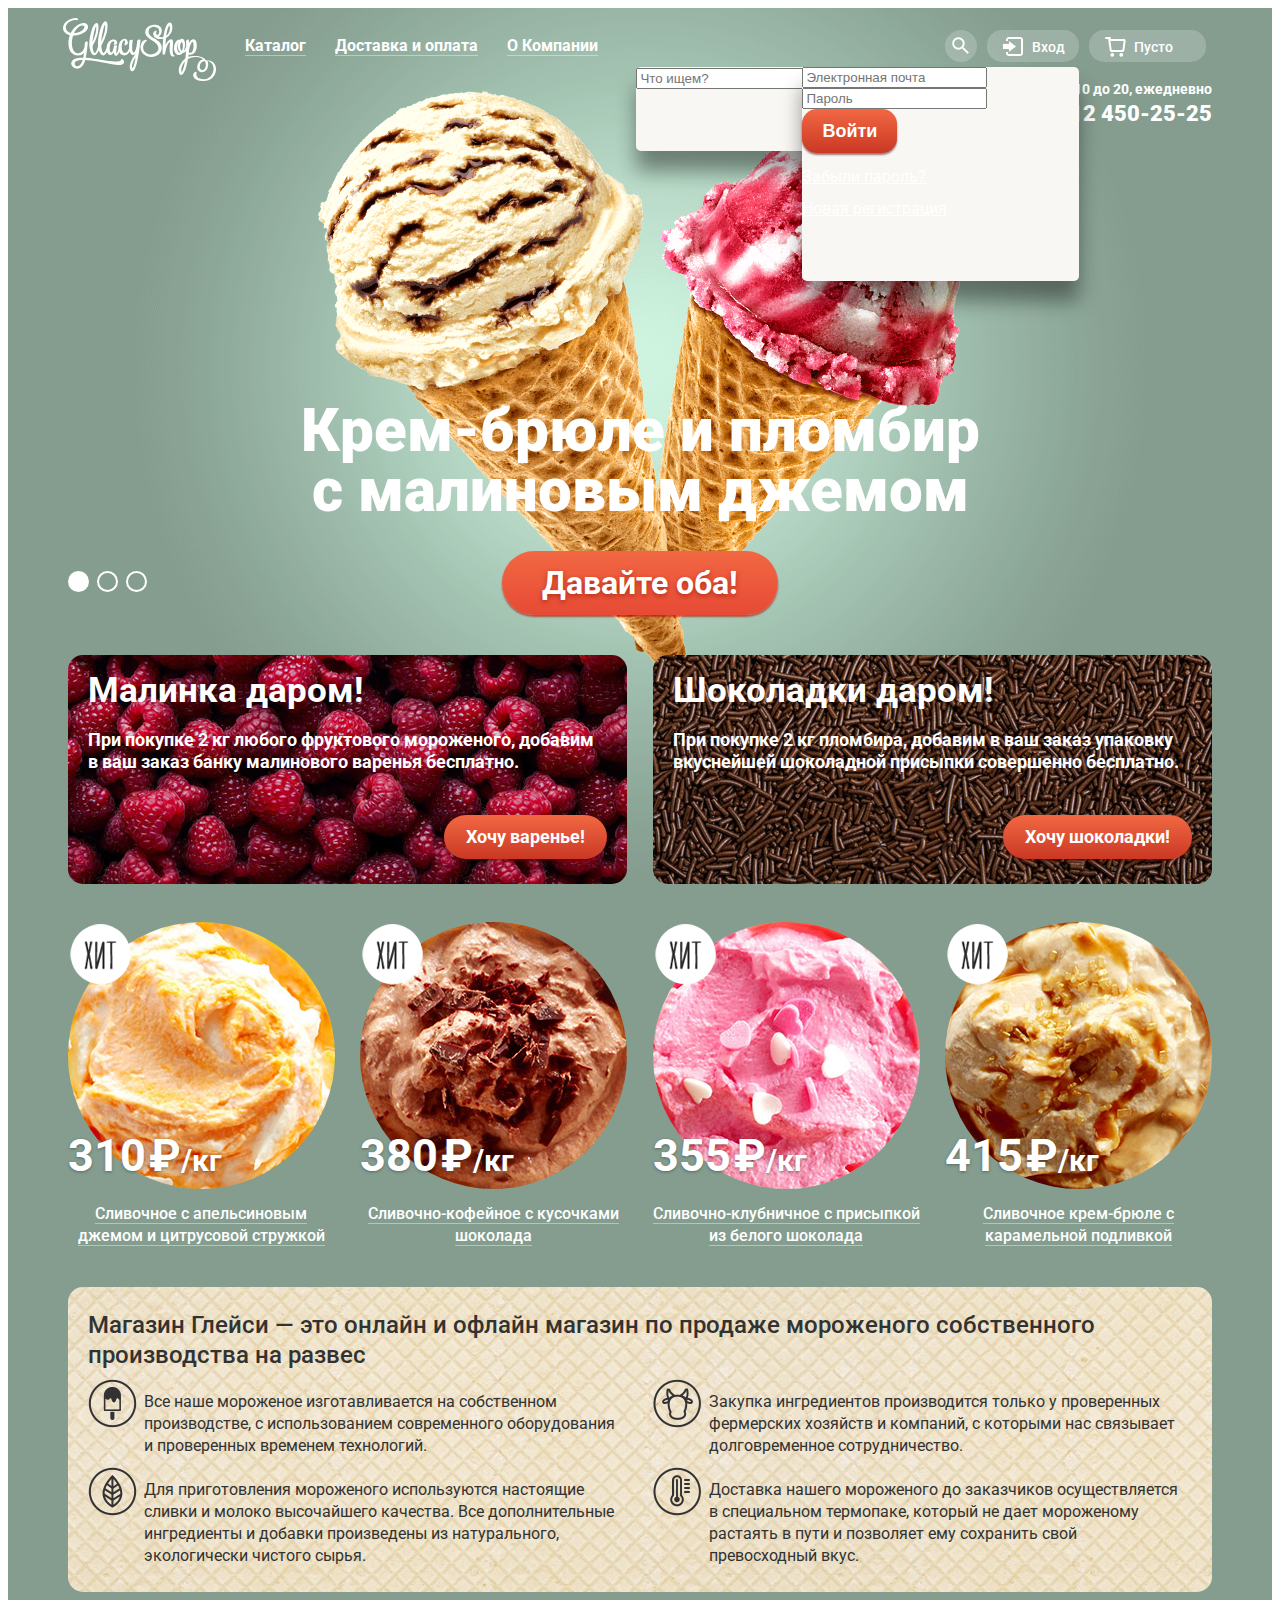
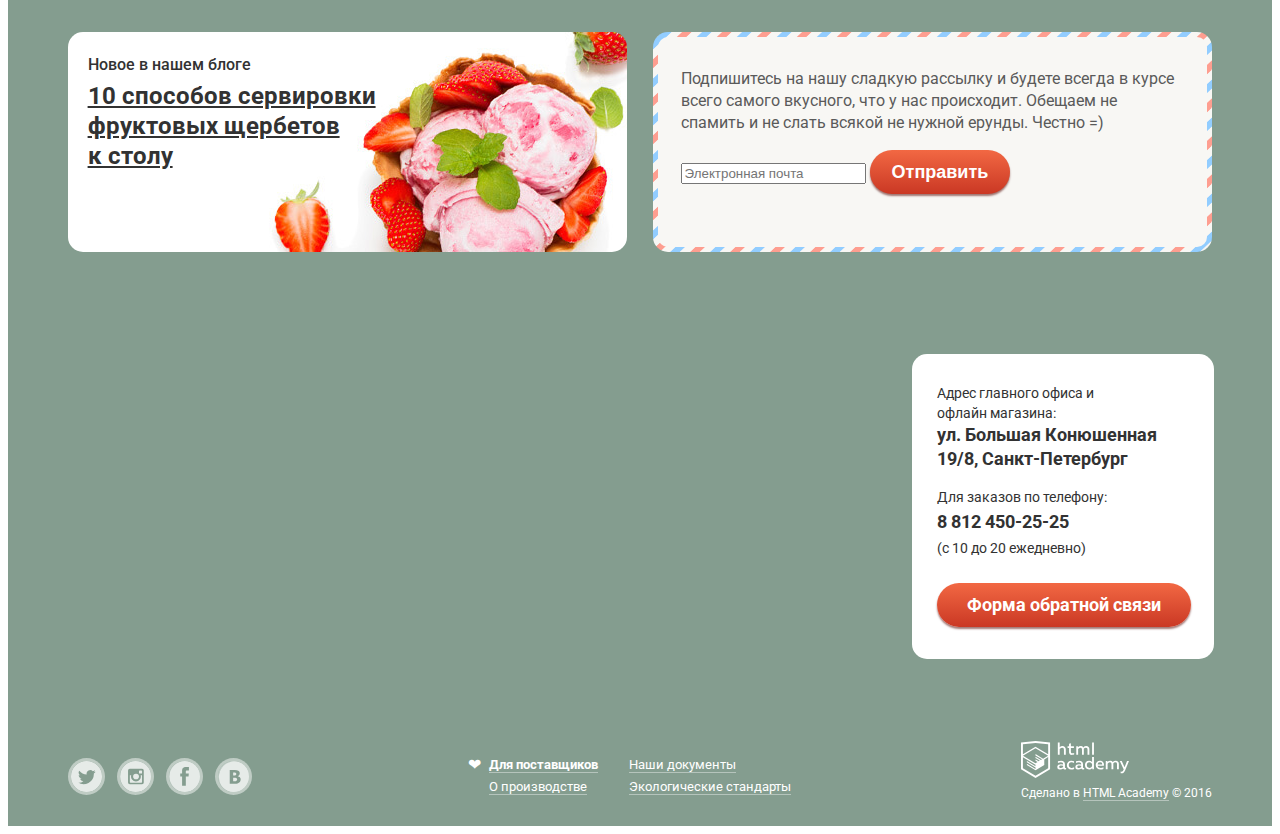
==== commit 6814fa0b: "Добавил всплывающие окна" ====
--- a/index.html
+++ b/index.html
@@ -35,7 +35,6 @@
             <ul class="main-menu">
               <li>
                 <a href="#">Каталог</a>
-                <span class="menu-margin"></span>
                 <ul class="sub-menu">
                   <li>
                     <a class="highlight" href="#">Новинки</a>
@@ -65,20 +64,20 @@
           <div class="header-buttons clearfix">
             <div class="search">
               <a class="button-search" href="#"></a>
-              <!-- <div class="search-form">
+              <div class="search-form">
                 <form action="https://echo.htmlacademy.ru" method="post">
                   <input type="search" name="search" placeholder="Что ищем?">
                 </form>
-              </div> -->
+              </div>
             </div>
             <div class="header-button user-block">
               <div class="login">
-                <a href="#">Вход</a>
-                <!-- <div class="login-form">
+                <a class="login-button" href="#">Вход</a>
+                <div class="login-form">
                 <form action="https://echo.htmlacademy.ru" method="post">
                   <input type="email" name="email" placeholder="Электронная почта" required>
                   <input type="text" name="password" placeholder="Пароль" required>
-                  <button type="submit" value="Войти">Войти</button>
+                  <button class="site-button" type="submit" value="Войти">Войти</button>
                 </form>
                 <div class="reg-links">
                   <p>
@@ -88,7 +87,7 @@
                     <a href="">Новая регистрация</a>
                   </p>
                 </div>
-              </div> -->
+              </div>
               </div>
             </div>
             <div class="header-button cart">
@@ -149,12 +148,10 @@
                 <a href="#">
                   <img src="img/ice-cream/ice-cream-1.jpg" width="100%" height="100%" alt="Сливочное с апельсиновым джемом и цитрусовой стружкой">
                 </a>
-              </div>
-              <div class="item-price">310 &#8381;<span>/кг</span></div>
-              <h2>Сливочное с апельсиновым джемом и цитрусовой стружкой</h2>
-              <div class="item-button">
-                <a href="#">Быстрый просмотр</a>
-              </div>
+                <div class="item-price">310 &#8381;<span>/кг</span></div>
+              </div>
+              <a class="item-heading" href="#">Сливочное с апельсиновым джемом и цитрусовой стружкой</a>
+              <a class="item-button site-button" href="#">Быстрый просмотр</a>
             </article>
           </div>
           <div class="col s-1">
@@ -163,12 +160,10 @@
                 <a href="#">
                   <img src="img/ice-cream/ice-cream-2.jpg" width="100%" height="100%" alt="Сливочно-кофейное с кусочками шоколада">
                 </a>
-              </div>
-              <div class="item-price">380 &#8381;<span>/кг</span></div>
-              <h2>Сливочно-кофейное с кусочками шоколада</h2>
-              <div class="item-button">
-                <a href="#">Быстрый просмотр</a>
-              </div>
+                <div class="item-price">380 &#8381;<span>/кг</span></div>
+              </div>
+              <a class="item-heading" href="#">Сливочно-кофейное с кусочками шоколада</a>
+              <a class="item-button site-button" href="#">Быстрый просмотр</a>
             </article>
           </div>
           <div class="col s-1">
@@ -177,12 +172,10 @@
                 <a href="#">
                   <img src="img/ice-cream/ice-cream-3.jpg" width="100%" height="100%" alt="Сливочно-клубничное с присыпкой из белого шоколада">
                 </a>
-              </div>
-              <div class="item-price">355 &#8381;<span>/кг</span></div>
-              <h2>Сливочно-клубничное с присыпкой из белого шоколада</h2>
-              <div class="item-button">
-                <a href="#">Быстрый просмотр</a>
-              </div>
+                <div class="item-price">355 &#8381;<span>/кг</span></div>
+              </div>
+              <a href="#" class="item-heading">Сливочно-клубничное с присыпкой из белого шоколада</a>
+              <a class="item-button site-button" href="#">Быстрый просмотр</a>
             </article>
           </div>
           <div class="col s-1">
@@ -191,12 +184,10 @@
                 <a href="#">
                   <img src="img/ice-cream/ice-cream-4.jpg" width="100%" height="100%" alt="Сливочное крем-брюле с карамельной подливкой">
                 </a>
-              </div>
-              <div class="item-price">415 &#8381;<span>/кг</span></div>
-              <h2>Сливочное крем-брюле с карамельной подливкой</h2>
-              <div class="item-button">
-                <a href="#">Быстрый просмотр</a>
-              </div>
+                <div class="item-price">415 &#8381;<span>/кг</span></div>
+              </div>
+              <a class="item-heading" href="#">Сливочное крем-брюле с карамельной подливкой</a>
+              <a class="item-button site-button" href="#">Быстрый просмотр</a>
             </article>
           </div>
         </div>
@@ -214,38 +205,44 @@
         <div class="row">
           <div class="main-bottom-blocks">
             <div class="col s-2">
-              <article class="main-bottom bg-blog">
+              <article class="main-bottom blog">
                 <h2>Новое в нашем блоге</h2>
-                <p>10 способов сервировки фруктовых щербетов к столу</p>
+                <a href="#">10 способов сервировки<br> фруктовых щербетов<br> к столу</a>
               </article>
             </div>
             <div class="col s-2">
-              <article class="main-bottom bg-subscribe">
+              <article class="main-bottom subscribe">
                 <div class="subscribe-wrapper">
                   <p>Подпишитесь на нашу сладкую рассылку и будете всегда в курсе всего самого вкусного, что у нас происходит. Обещаем не спамить и не слать всякой не нужной ерунды. Честно =)</p>
-                  <p>10 способов сервировки фруктовых щербетов к столу</p>
                   <form action="index.html" method="post">
                     <input type="email" placeholder="Электронная почта" name="email">
-                    <input class="subscribe-button" type="submit" value="Отправить">
+                    <input class="site-button" type="submit" value="Отправить">
                   </form>
                 </div>
               </article>
             </div>
           </div>
         </div>
-        <!-- end main -->
-
       </div>
-      <!-- end wrapper -->
-
-      <div class="map">
+      <!-- end main -->
+
+    </div>
+    <!-- end wrapper -->
+
+    <div class="map">
+      <div class="wrapper">
         <div class="map-address">
-          <p class="map-address-heading">Адрес главного офиса и офлайн магазина:</p>
-          <p>ул. Большая Конюшенная 19/8, Санкт-Петербург</p>
-          <p class="map-address-heading">Для заказов по телефону:</p>
-          <p>8 812 450-25-25
-            <br><span class="map-address-heading">(с 10 до 20 ежедневно)</span></p>
-          <a class="map-button" href="#">Форма обратной связи</a>
+          <p>Адрес главного офиса и
+            <br> офлайн магазина:
+            <br>
+            <span class="map-bold-text">ул. Большая Конюшенная 19/8, Санкт-Петербург</span></p>
+          <p class="map-address-phone">Для заказов по телефону:
+            <br>
+            <span class="map-bold-text">8 812 450-25-25</span>
+            <br> (с 10 до 20 ежедневно)</p>
+          <div class="map-button-wrapper">
+            <a class="site-button" href="#">Форма обратной связи</a>
+          </div>
           <!-- <div class="feedback-form">
           <h2>Мы обязательно вам ответим!</h2>
           <a class="feedback-form-close" href="#"></a>
@@ -257,49 +254,53 @@
           </form>
         </div> -->
         </div>
+        <!-- <script type="text/javascript" charset="utf-8" async src="https://api-maps.yandex.ru/services/constructor/1.0/js/?sid=srZ5Epepi6b51_tnLC48XCCGJ37eDfOk&width=100%&height=430&lang=ru_UA&sourceType=constructor&scroll=true"></script> -->
       </div>
-
-      <!-- begin wrapper -->
-      <div class="wrapper">
-
-        <!-- begin main-footer -->
-        <footer class="main-footer">
-          <div class="row">
-            <div class="col s-1">
-              <div class="footer-social">
-                <a class="social-btn social-btn-twit" href="#">Твиттер</a>
-                <a class="social-btn social-btn-inst" href="#">Инстаграм</a>
-                <a class="social-btn social-btn-vk" href="#">Вконтакте</a>
-                <a class="social-btn social-btn-fb" href="#">Фейсбук</a>
-              </div>
-            </div>
-            <div class="col s-2">
-              <div class="footer-menu">
-                <ul>
-                  <li><a class="" href="#">Для поставщиков</a></li>
-                  <li><a class="" href="#">Наши документы</a></li>
-                  <li><a class="" href="#">О производстве</a></li>
-                  <li><a class="" href="#">Экологические стандарты</a></li>
-                </ul>
-              </div>
-            </div>
-            <div class="col s-1">
-              <div class="footer-copyright">
-                <a href="https://htmlacademy.ru">
-                  <img src="img/logo-htmlacademy.svg" width="108" height="36" alt="HTML Academy">
-                </a>
-                <p>Сделано в <a href="https://htmlacademy.ru">HTML Academy</a> © 2016</p>
-              </div>
-            </div>
-          </div>
-        </footer>
-        <!-- end main-footer -->
-
-      </div>
-      <!-- end wrapper -->
-
     </div>
-    <!-- end page-wrapper -->
+
+    <!-- begin wrapper -->
+    <div class="wrapper">
+
+      <!-- begin main-footer -->
+      <footer class="main-footer">
+        <div class="row">
+          <div class="col s-1">
+            <div class="footer-social">
+              <a class="social-btn social-btn-tw" href="#">Твиттер</a>
+              <a class="social-btn social-btn-in" href="#">Инстаграм</a>
+              <a class="social-btn social-btn-fb" href="#">Фейсбук</a>
+              <a class="social-btn social-btn-vk" href="#">Вконтакте</a>
+            </div>
+          </div>
+          <div class="col s-2">
+            <ul class="footer-menu">
+              <div class="footer-menu-col">
+                <li><a class="heart" href="#">Для поставщиков</a></li>
+                <li><a href="#">Наши документы</a></li>
+              </div>
+              <div class="footer-menu-col">
+                <li><a href="#">О производстве</a></li>
+                <li><a href="#">Экологические стандарты</a></li>
+              </div>
+            </ul>
+          </div>
+          <div class="col s-1">
+            <div class="footer-copyright">
+              <a href="https://htmlacademy.ru">
+                <img src="img/logo-htmlacademy.svg" width="108" height="36" alt="HTML Academy">
+              </a>
+              <p>Сделано в <a class="academy-link" href="https://htmlacademy.ru">HTML Academy</a> © 2016</p>
+            </div>
+          </div>
+        </div>
+      </footer>
+      <!-- end main-footer -->
+
+    </div>
+    <!-- end wrapper -->
+
+  </div>
+  <!-- end page-wrapper -->
 
 </body>
 
--- a/css/style.css
+++ b/css/style.css
@@ -12,7 +12,10 @@
 a:hover {
   color: #ffbc9e;
 }
-
+img {
+  max-width: 100%;
+  height: auto;
+}
 /*-- begin page grid --*/
 
 .page-wrapper {
@@ -98,8 +101,6 @@
 }
 .main-nav {
   float: left;
-  min-width: 580px;
-  max-width: 850px;
 }
 .filters .filter-category,
 .filters button {
@@ -113,9 +114,6 @@
 
   text-align: right;
 }
-.footer-copyright {
-  float: right;
-}
 .breadcrumbs {
   float: left;
 }
@@ -130,6 +128,7 @@
 
 .main-menu {
   float: left;
+  max-width: 700px;
   margin-top: 12px;
   margin-left: 14px;
   padding: 0;
@@ -138,9 +137,11 @@
 }
 .main-menu > li {
   position: relative;
+  z-index: 20;
 
   display: inline-block;
   margin-right: -5px;
+  padding-bottom: 5px;
 
   vertical-align: top;
 }
@@ -164,15 +165,17 @@
 
   background-color: #d07058;
 }
-.main-menu a:hover {
+.main-menu > li:hover > a {
   color: #323232;
   text-decoration: none;
 
   background-color: #f7f6f3;
   border-radius: 15px;
 }
+
 .main-menu .sub-menu {
   position: absolute;
+  top: 37px;
 
   display: none;
   box-sizing: border-box;
@@ -187,11 +190,6 @@
   border-radius: 5px;
   box-shadow: 0 20px 20px rgba(0, 0, 0, 0.4);
 }
-.menu-margin {
-  display: block;
-  width: 100%;
-  height: 5px;
-}
 
 .main-menu > li > a::after {
   content: "";
@@ -200,6 +198,10 @@
   height: 1px;
 
   background-color: rgba(255, 255, 255, 0.4);
+}
+
+.main-menu > li > a:hover::after {
+  content: none;
 }
 
 .main-menu li:hover .sub-menu {
@@ -263,8 +265,13 @@
 }
 
 .main .promo {
-  padding-bottom: 90px;
+  position: relative;
+
   margin-bottom: 40px;
+  padding: 15px 20px;
+  padding-bottom: 93px;
+
+  border-radius: 15px;
 }
 
 .promo p {
@@ -274,27 +281,22 @@
 }
 
 .promo-raspberry {
-  background: #9b2a4a url("../img/pictures/promo-1.jpg") no-repeat;
+  background: #9b2a4a url("../img/pictures/promo-1.jpg");
 }
 .promo-chocolate {
-  background: #512f21 url("../img/pictures/promo-2.jpg") no-repeat;
+  background: #512f21 url("../img/pictures/promo-2.jpg");
 }
 .catalog-item img {
   width: 100%;
-}
-.promo,
-.main-about-us,
-.blog-news,
-.subscribe-form {
-  position: relative;
-  padding: 15px 20px;
-
-  border-radius: 15px;
-}
+  margin: -2px;
+
+  border-radius: 60%;
+}
+
 .catalog-image-wrapper {
-  overflow: hidden;
-
-  border-radius: 50%;
+  position: relative;
+
+  margin-bottom: 10px;
 }
 .header-schedule {
   margin-top: -3px;
@@ -311,7 +313,7 @@
   font-size: 22px;
   line-height: 24px;
 }
-.login a,
+.login .login-button,
 .cart span {
   display: block;
   margin-top: 0;
@@ -345,21 +347,19 @@
   background-image: url(../img/icons/spritesheet.png);
   background-position: -36px -5px;
 }
-.login a:hover,
+.login-button:hover,
 .cart-with-item span {
   color: #313131;
-}
-.login:hover,
-.cart-with-item {
   background-color: #f8f7f4;
   border-radius: 15px;
 }
+
 .user-block {
   min-width: 92px;
 
   background-color: rgba(255, 255, 255, 0.2);
 }
-.user-block::before {
+.login-button::before {
   content: "";
   position: absolute;
   top: 7px;
@@ -369,26 +369,30 @@
   height: 19px;
 
   background-image: url(../img/icons/spritesheet.png);
-  background-position: -134px -148px;
-}
-.user-block:hover::before {
+  background-position: -5px -135px;
+}
+.login-button:hover::before {
   background-image: url(../img/icons/spritesheet.png);
-  background-position: -156px -5px;
-}
+  background-position: -35px -135px;
+}
+
 .search {
-  position: relative;
-
   display: inline-block;
+  position: relative;
+}
+
+.button-search {
+  display: block;
   width: 32px;
   height: 32px;
 
   background-color: rgba(255, 255, 255, 0.2);
   border-radius: 50%;
 }
-.search:hover {
+.button-search:hover {
   background-color: #f8f7f4;
 }
-.search::before {
+.button-search::before {
   content: "";
   position: absolute;
   top: 7px;
@@ -398,14 +402,15 @@
   height: 17px;
 
   background-image: url(../img/icons/spritesheet.png);
-  background-position: -187px -5px;
-}
-.search:hover::before {
+  background-position: -193px -64px;
+}
+.button-search:hover::before {
   background-image: url(../img/icons/spritesheet.png);
-  background-position: -187px -32px;
+  background-position: -193px -91px;
 }
 .header-buttons {
   float: right;
+  width: 267px;
   margin-top: 12px;
 }
 .header-button {
@@ -421,38 +426,381 @@
   border-radius: 15px;
 }
 .item-price {
-  position: relative;
-  top: -70px;
+  position: absolute;
+  bottom: 10px;
 
   font-weight: 700;
   font-size: 45px;
   line-height: 45px;
+  word-spacing: -8px;
   text-shadow: 0 1px 3px rgba(49, 50, 53, 0.5);
 }
 .item-price span {
   font-size: 30px;
 }
-.catalog-item {
-  position: relative;
-}
-.catalog-item::before {
-  content: "";
-  position: absolute;
-  z-index: 100;
+
+.catalog-image-wrapper::before {
+  content: "";
+  position: absolute;
 
   width: 61px;
   height: 61px;
 
   background-image: url(../img/icons/spritesheet.png);
-  background-position: -63px -106px;
-}
-
+  background-position: -122px -64px;
+}
+
+.catalog-item:hover::before {
+  content: "";
+  position: absolute;
+
+  display: block;
+  width: 104%;
+  height: 107%;
+  margin-top: -3%;
+  margin-left: -2%;
+  padding-bottom: 60px;
+
+  background-color: rgba(255,255,255,0.2);
+  border-radius: 5px;
+  box-shadow: 0 20px 20px rgba(0, 0, 0, 0.4);
+}
+
+.inner-page .catalog-image-wrapper::before {
+  content: none;
+}
+
+.main-about-us {
+  margin-bottom: 40px;
+  padding: 15px 0;
+
+  background: #ebdfc6 url(../img/pictures/about-us-bg.jpg);
+  border-radius: 15px;
+}
+
+.main-about-us .about-us-features {
+  margin: 0;
+  padding: 0;
+}
+
+.main-about-us .about-us-feature {
+  position: relative;
+
+  display: inline-block;
+  box-sizing: border-box;
+  width: 48.9%;
+  margin-right: 2px;
+  padding-top: 12px;
+  padding-right: 8px;
+  padding-bottom: 10px;
+  padding-left: 76px;
+
+  list-style-type: none;
+  font-size: 16px;
+  line-height: 22px;
+  vertical-align: top;
+  color: #323232;
+}
+
+.main-about-us .about-us-feature:nth-child(2n) {
+  margin-right: 0;
+}
+
+.main-about-us .about-us-feature::before {
+  content: "";
+  position: absolute;
+  top: 0;
+  left: 20px;
+
+  width: 49px;
+  height: 49px;
+
+  background-image: url(../img/icons/spritesheet.png);
+}
+
+.feature-icecream::before {
+  background-position: -89px -5px;
+}
+
+.feature-cow::before {
+  background-position: -5px -64px;
+}
+
+.feature-leaf::before {
+  background-position: -63px -64px;
+}
+
+.feature-thermometer::before {
+  background-position: -148px -5px;
+}
+
+.main-bottom {
+  position: relative;
+
+  box-sizing: border-box;
+  min-height: 220px;
+  margin-bottom: 40px;
+
+  border-radius: 15px;
+}
+
+.blog {
+  padding: 15px 20px;
+
+  color: #323232;
+
+  background: #ffffff url(../img/pictures/blog-bg.jpg) no-repeat 100% 0;
+}
+
+.blog h2 {
+  margin-top: 7px;
+  margin-bottom: 5px;
+
+  font-weight: 500;
+  font-size: 16px;
+}
+
+.blog a {
+  margin-right: 50%;
+
+  font-weight: 700;
+  font-size: 24px;
+  line-height: 30px;
+  color: #323232;
+
+  background-color: rgba(255,255,255,0.8);
+}
+
+.blog a:hover {
+  text-decoration: none;
+}
+
+.subscribe {
+  color: #5a5a5a;
+
+  background: #f8f7f4 url(../img/pictures/subscribe-bg.png);
+}
+
+.subscribe-wrapper {
+  position: absolute;
+  top: 5px;
+  right: 5px;
+  bottom: 5px;
+  left: 5px;
+
+  padding: 15px 23px;
+
+  background-color: #f8f7f4;
+  border-radius: 10px;
+}
+
+.map {
+  position: relative;
+
+  width: 100%;
+  height: 430px;
+}
+
+.map .wrapper {
+  position: relative;
+}
+
+.map-address {
+  position: absolute;
+  top: 62px;
+  right: 2.2%;
+
+  box-sizing: border-box;
+  width: 302px;
+  padding: 15px 25px;
+
+  font-size: 14px;
+  line-height: 20px;
+  color: #323232;
+
+  background-color: #ffffff;
+  border-radius: 15px;
+}
+
+.map-address p {
+  padding: 0;
+}
+
+.map-bold-text {
+  margin-top: 10px;
+
+  font-weight: 700;
+  font-size: 18px;
+  line-height: 24px;
+}
+
+.map-button-wrapper {
+  margin-top: 22px;
+  margin-bottom: 17px;
+
+  text-align: center;
+}
+
+.map-button-wrapper .site-button {
+  padding-right: 30px;
+  padding-left: 30px;
+}
+
+.map-address-phone {
+  line-height: 25px;
+}
+
+.main-footer {
+  padding-top: 19px;
+  padding-bottom: 12px;
+}
+
+.footer-social {
+  margin-top: 20px;
+
+  font-size: 0;
+}
+
+.social-btn {
+  display: block;
+  display: inline-block;
+  width: 31px;
+  height: 31px;
+  margin-right: 15px;
+  margin-left: 3px;
+
+  background: url("../img/icons/sprite-social.svg") no-repeat;
+  border-radius: 50%;
+  box-shadow: 0 0 0 3px rgba(255, 255, 255, 0.6),
+  inset 0 0 0 1px rgba(255, 255, 255, 0.6);
+  opacity: 0.8;
+}
+
+.social-btn:hover {
+  box-shadow: 0 0 0 3px rgba(255, 255, 255, 0.7),
+  inset 0 0 0 1px rgba(255, 255, 255, 0.6);
+  opacity: 1;
+}
+
+.social-btn:active {
+  box-shadow: 0 0 0 3px rgba(255, 255, 255, 0.7),
+  inset 0 2px 1px #888888;
+}
+
+.social-btn-tw {
+  background-position: 0 0;
+}
+
+.social-btn-in {
+  background-position: -49px 0;
+}
+
+.social-btn-fb {
+  background-position: -98px 0;
+}
+
+.social-btn-vk {
+  background-position: -147px 0;
+}
+
+.footer-menu {
+  display: table;
+  margin: 0 auto;
+  margin-top: 15px;
+  padding: 0;
+
+  list-style-type: none;
+}
+
+.footer-menu .footer-menu-col {
+  display: table-row;
+}
+
+.footer-menu a {
+  font-size: 13px;
+  line-height: 18px;
+  vertical-align: top;
+  color: #ffffff;
+  text-decoration: none;
+  white-space: nowrap;
+}
+
+.footer-menu li {
+  display: table-cell;
+  width: 140px;
+}
+
+.heart {
+  position: relative;
+
+  font-weight: 700;
+}
+
+.heart::before {
+  content: "❤";
+  position: absolute;
+  left: -21px;
+
+  font-weight: 500;
+  font-size: 16px;
+}
+
+.footer-copyright {
+  float: right;
+}
+
+.academy-link {
+  color: #ffffff;
+  text-decoration: none;
+}
+
+.footer-copyright a {
+  color: #ffffff;
+}
+
+.footer-copyright p {
+  margin-top: 0;
+
+  font-size: 12px;
+  line-height: 18px;
+}
+
+.search-form {
+  position: absolute;
+  top: 37px;
+  right: 0;
+  width: 341px;
+  min-height: 84px;
+  background-color: #f8f7f4;
+  border-radius: 5px;
+  box-shadow: 0 20px 20px rgba(0, 0, 0, 0.4);
+}
+
+.login-form {
+  position: absolute;
+  top: 37px;
+  right: 0;
+  width: 277px;
+  min-height: 214px;
+  background-color: #f8f7f4;
+  border-radius: 5px;
+  box-shadow: 0 20px 20px rgba(0, 0, 0, 0.4);
+}
+
+.login-form button {
+  border-radius: 15px;
+  padding: 10px 20px;
+}
 /*-- end design elements --*/
 
 
 /*--begin headings --*/
 
 .main-about-us h1 {
+  margin-top: 8px;
+  margin-bottom: 9px;
+  padding-left: 20px;
+
   font-weight: 500;
   font-size: 24px;
   line-height: 30px;
@@ -462,12 +810,58 @@
 .promo h2 {
   margin-top: 0;
   margin-bottom: 10px;
+
   font-weight: 700;
   font-size: 35px;
   line-height: 41px;
   color: #ffffff;
 }
 
+.catalog-item {
+  position: relative;
+
+  margin-bottom: 40px;
+
+  text-align: center;
+}
+
+.catalog-item:hover {
+  z-index: 20;
+}
+
+.catalog-item .item-heading {
+  position: relative;
+
+  margin-top: 10px;
+
+  font-weight: 500;
+  font-size: 16px;
+  line-height: 22px;
+  text-align: center;
+  color: #ffffff;
+  text-decoration: none;
+}
+.item-heading,
+.footer-menu li a,
+.footer-copyright .academy-link {
+  border-bottom: 1px solid rgba(255, 255, 255, 0.4);
+}
+
+.item-heading:hover,
+.footer-menu li a:hover,
+.footer-copyright .academy-link:hover {
+  border-bottom: none;
+}
+
+/*.catalog-item .item-heading::after {
+  content: "";
+
+  display: block;
+  height: 1px;
+
+  background-color: rgba(255, 255, 255, 0.4);
+}*/
+
 /*--end headings --*/
 
 
@@ -475,6 +869,7 @@
 
 .slider {
   position: relative;
+  z-index: 10;
 
   margin: 0 2.3%;
   margin-bottom: 40px;
@@ -596,36 +991,62 @@
 
 .site-button {
   display: inline-block;
-  padding: 11px 22px;
+  padding: 10px 22px;
 
   font-weight: 700;
   font-size: 18px;
   line-height: 24px;
   color: #ffffff;
   text-decoration: none;
-
-  background-image: -moz-linear-gradient( 90deg, rgb(202,56,36) 0%, rgb(242,104,67) 100%);
-  background-image: -webkit-linear-gradient( 90deg, rgb(202,56,36) 0%, rgb(242,104,67) 100%);
-  background-image:     -ms-linear-gradient( 90deg, rgb(202,56,36) 0%, rgb(242,104,67) 100%);
+  white-space: nowrap;
+
+  background-image: -webkit-linear-gradient(bottom, #ca3824 0%, #f26843 100%);
+  background-image:      -o-linear-gradient(bottom, #ca3824 0%, #f26843 100%);
+  background-image:         linear-gradient(to top, #ca3824 0%, #f26843 100%);
+  border: none;
   border-radius: 25px;
   box-shadow: 0 2px 2px rgba(85, 8, 0, 0.54);
 }
 
 .site-button:hover {
   color: #ffffff;
-  background-image: linear-gradient(to top, #ec6e5d 0%, #f58669 100%);
+
+  background-image: -webkit-linear-gradient(bottom, #ec6e5d 0%, #f58669 100%);
+  background-image:      -o-linear-gradient(bottom, #ec6e5d 0%, #f58669 100%);
+  background-image:         linear-gradient(to top, #ec6e5d 0%, #f58669 100%);
   box-shadow: 0 1px 2px #ac1000;
 }
 
 .site-button:active {
-  background-image: linear-gradient(to top, #e1613e 0%, #d74531 100%);
+  background-image: -webkit-linear-gradient(bottom, #e1613e 0%, #d74531 100%);
+  background-image:      -o-linear-gradient(bottom, #e1613e 0%, #d74531 100%);
+  background-image:         linear-gradient(to top, #e1613e 0%, #d74531 100%);
   box-shadow: inset 0 2px 2px #942718;
 }
 
 .promo .site-button {
   position: absolute;
   right: 20px;
-  bottom: 20px;
-}
-
+  bottom: 25px;
+}
+
+.item-button {
+  position: absolute;
+  left: 50%;
+
+  display: none;
+  margin: 10px;
+  margin-left: -101px;
+  padding: 10px 18px;
+
+  text-align: center;
+
+  background-color: #e84d37;
+  background-image: linear-gradient(to top, #e74a35 0%, #f26843 100%);
+  box-shadow: 0 1px 2px #ac1000;
+}
+
+.catalog-item:hover .item-button {
+  display: block;
+}
 /*-- end buttons --*/
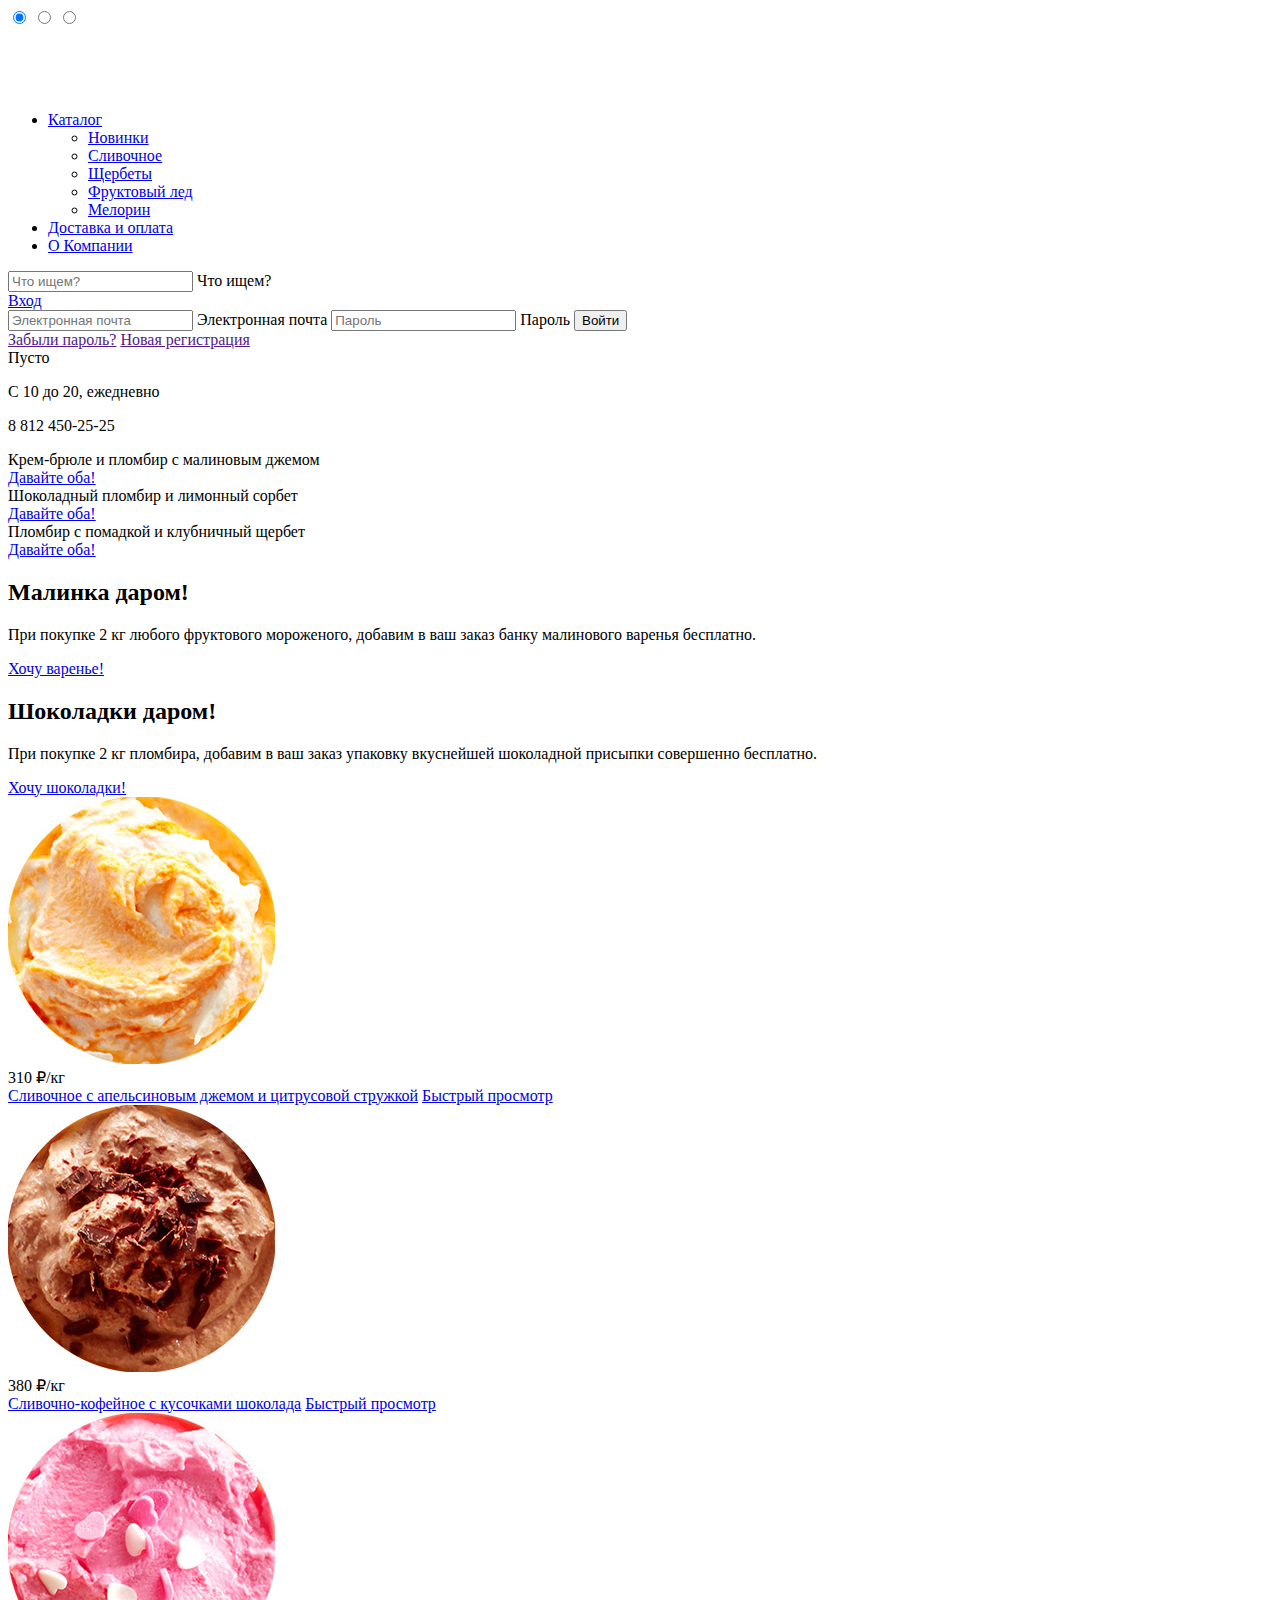
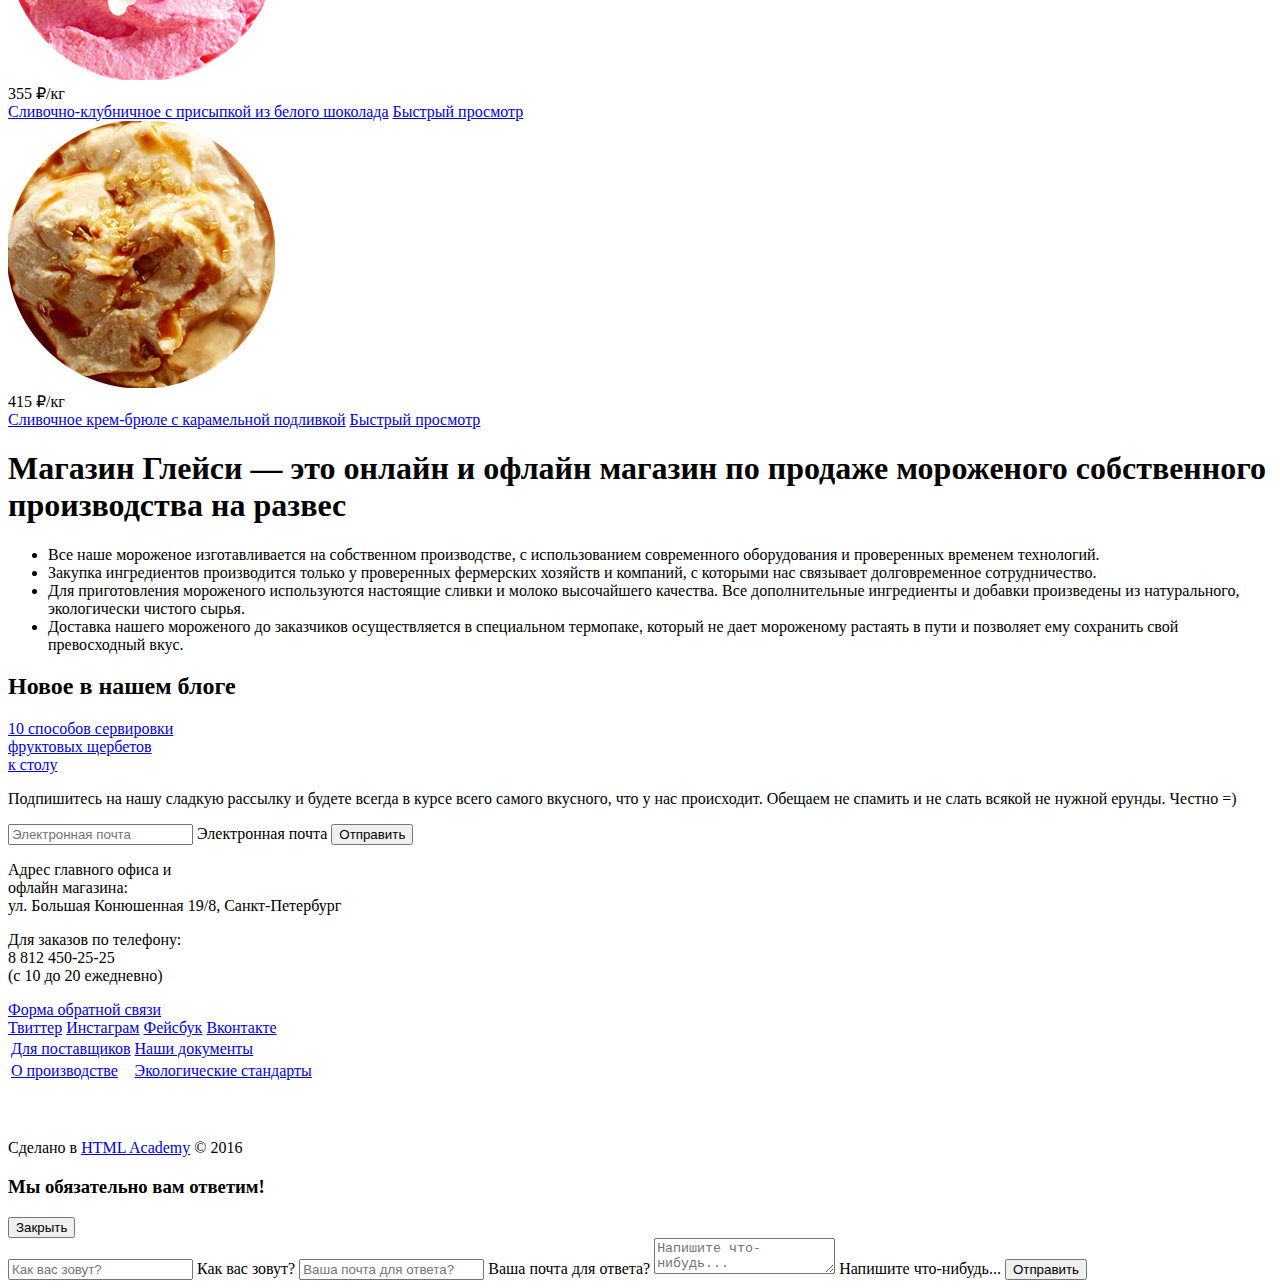
==== commit 62f4baeb: "Финальная верстка" ====
--- a/index.html
+++ b/index.html
@@ -6,8 +6,8 @@
   <title>Глейси - Магазин по продаже мороженого</title>
   <meta name="description" content="Магазин Глейси  — это онлайн и офлайн магазин по продаже мороженого собственного производства на развес">
   <link href="https://fonts.googleapis.com/css?family=Roboto:400,500,700,900" rel="stylesheet">
-  <link href="css/style.css" rel="stylesheet">
   <link href="css/normalize.css" rel="stylesheet">
+  <link href="css/style_min.css" rel="stylesheet">
   <link rel="shortcut icon" href="img/favicon.ico" type="image/x-icon">
 </head>
 
@@ -28,7 +28,7 @@
       <!-- begin main-header -->
       <header class="main-header">
         <div class="row">
-          <nav class="main-nav">
+          <nav class="main-nav clearfix">
             <div class="header-logo">
               <img src="img/logo-gllacyshop.svg" width="153" height="63" alt="Gllacy Shop">
             </div>
@@ -63,31 +63,32 @@
           </nav>
           <div class="header-buttons clearfix">
             <div class="search">
-              <a class="button-search" href="#"></a>
+              <div class="search-wrapper">
+                <a class="button-search" href="#"></a>
+              </div>
               <div class="search-form">
                 <form action="https://echo.htmlacademy.ru" method="post">
                   <input type="search" name="search" placeholder="Что ищем?">
+                  <label class="hiden-top"><span>Что ищем?</span></label>
                 </form>
               </div>
             </div>
             <div class="header-button user-block">
               <div class="login">
                 <a class="login-button" href="#">Вход</a>
-                <div class="login-form">
-                <form action="https://echo.htmlacademy.ru" method="post">
-                  <input type="email" name="email" placeholder="Электронная почта" required>
-                  <input type="text" name="password" placeholder="Пароль" required>
-                  <button class="site-button" type="submit" value="Войти">Войти</button>
-                </form>
-                <div class="reg-links">
-                  <p>
+                <div class="login-form clearfix">
+                  <form class="authorization-form" action="https://echo.htmlacademy.ru" method="post">
+                    <input type="email" name="email" placeholder="Электронная почта">
+                    <label class="hiden-top"><span>Электронная почта</span></label>
+                    <input type="text" name="password" placeholder="Пароль">
+                    <label class="hiden-top"><span>Пароль</span></label>
+                    <button class="site-button" type="submit" value="Войти">Войти</button>
+                  </form>
+                  <div class="reg-links">
                     <a href="">Забыли пароль?</a>
-                  </p>
-                  <p>
                     <a href="">Новая регистрация</a>
-                  </p>
+                  </div>
                 </div>
-              </div>
               </div>
             </div>
             <div class="header-button cart">
@@ -146,7 +147,7 @@
             <article class="catalog-item">
               <div class="catalog-image-wrapper">
                 <a href="#">
-                  <img src="img/ice-cream/ice-cream-1.jpg" width="100%" height="100%" alt="Сливочное с апельсиновым джемом и цитрусовой стружкой">
+                  <img src="img/ice-cream/ice-cream-1.jpg" alt="Сливочное с апельсиновым джемом и цитрусовой стружкой">
                 </a>
                 <div class="item-price">310 &#8381;<span>/кг</span></div>
               </div>
@@ -158,7 +159,7 @@
             <article class="catalog-item">
               <div class="catalog-image-wrapper">
                 <a href="#">
-                  <img src="img/ice-cream/ice-cream-2.jpg" width="100%" height="100%" alt="Сливочно-кофейное с кусочками шоколада">
+                  <img src="img/ice-cream/ice-cream-2.jpg" alt="Сливочно-кофейное с кусочками шоколада">
                 </a>
                 <div class="item-price">380 &#8381;<span>/кг</span></div>
               </div>
@@ -170,7 +171,7 @@
             <article class="catalog-item">
               <div class="catalog-image-wrapper">
                 <a href="#">
-                  <img src="img/ice-cream/ice-cream-3.jpg" width="100%" height="100%" alt="Сливочно-клубничное с присыпкой из белого шоколада">
+                  <img src="img/ice-cream/ice-cream-3.jpg" alt="Сливочно-клубничное с присыпкой из белого шоколада">
                 </a>
                 <div class="item-price">355 &#8381;<span>/кг</span></div>
               </div>
@@ -182,7 +183,7 @@
             <article class="catalog-item">
               <div class="catalog-image-wrapper">
                 <a href="#">
-                  <img src="img/ice-cream/ice-cream-4.jpg" width="100%" height="100%" alt="Сливочное крем-брюле с карамельной подливкой">
+                  <img src="img/ice-cream/ice-cream-4.jpg" alt="Сливочное крем-брюле с карамельной подливкой">
                 </a>
                 <div class="item-price">415 &#8381;<span>/кг</span></div>
               </div>
@@ -207,16 +208,17 @@
             <div class="col s-2">
               <article class="main-bottom blog">
                 <h2>Новое в нашем блоге</h2>
-                <a href="#">10 способов сервировки<br> фруктовых щербетов<br> к столу</a>
+                <a href="#"><span>10 способов сервировки</span><br> <span>фруктовых щербетов</span><br><span>к столу</span></a>
               </article>
             </div>
             <div class="col s-2">
               <article class="main-bottom subscribe">
                 <div class="subscribe-wrapper">
                   <p>Подпишитесь на нашу сладкую рассылку и будете всегда в курсе всего самого вкусного, что у нас происходит. Обещаем не спамить и не слать всякой не нужной ерунды. Честно =)</p>
-                  <form action="index.html" method="post">
-                    <input type="email" placeholder="Электронная почта" name="email">
-                    <input class="site-button" type="submit" value="Отправить">
+                  <form class="subscribe-form" action="index.html" method="post">
+                    <input type="email" name="subscribe-email" placeholder="Электронная почта" required>
+                    <label class="hiden-top"><span>Электронная почта</span></label>
+                    <button class="site-button" type="submit">Отправить</button>
                   </form>
                 </div>
               </article>
@@ -229,7 +231,7 @@
     </div>
     <!-- end wrapper -->
 
-    <div class="map">
+    <div class="map-block" id="map">
       <div class="wrapper">
         <div class="map-address">
           <p>Адрес главного офиса и
@@ -241,20 +243,9 @@
             <span class="map-bold-text">8 812 450-25-25</span>
             <br> (с 10 до 20 ежедневно)</p>
           <div class="map-button-wrapper">
-            <a class="site-button" href="#">Форма обратной связи</a>
-          </div>
-          <!-- <div class="feedback-form">
-          <h2>Мы обязательно вам ответим!</h2>
-          <a class="feedback-form-close" href="#"></a>
-          <form action="https://echo.htmlacademy.ru" method="post">
-            <input type="text" name="name" placeholder="Как вас зовут?" required>
-            <input type="email" name="email" placeholder="Ваша почта для ответа?" required>
-            <textarea name="feedback-text" placeholder="Напишите что-нибудь..." required></textarea>
-            <button type="submit" value="Отправить">Отправить</button>
-          </form>
-        </div> -->
-        </div>
-        <!-- <script type="text/javascript" charset="utf-8" async src="https://api-maps.yandex.ru/services/constructor/1.0/js/?sid=srZ5Epepi6b51_tnLC48XCCGJ37eDfOk&width=100%&height=430&lang=ru_UA&sourceType=constructor&scroll=true"></script> -->
+            <a class="site-button feedback-button" href="#">Форма обратной связи</a>
+          </div>
+        </div>
       </div>
     </div>
 
@@ -273,16 +264,18 @@
             </div>
           </div>
           <div class="col s-2">
-            <ul class="footer-menu">
-              <div class="footer-menu-col">
-                <li><a class="heart" href="#">Для поставщиков</a></li>
-                <li><a href="#">Наши документы</a></li>
-              </div>
-              <div class="footer-menu-col">
-                <li><a href="#">О производстве</a></li>
-                <li><a href="#">Экологические стандарты</a></li>
-              </div>
-            </ul>
+            <table class="footer-menu">
+              <tbody>
+                <tr>
+                  <td><a class="heart" href="#">Для поставщиков</a></td>
+                  <td><a href="#">Наши документы</a></td>
+                </tr>
+                <tr>
+                  <td><a href="#">О производстве</a></td>
+                  <td><a href="#">Экологические стандарты</a></td>
+                </tr>
+              </tbody>
+            </table>
           </div>
           <div class="col s-1">
             <div class="footer-copyright">
@@ -302,6 +295,27 @@
   </div>
   <!-- end page-wrapper -->
 
+  <!-- begin popup-block -->
+  <div class="popup-feedback">
+    <h3>Мы обязательно вам ответим!</h3>
+    <button class="popup-close" type="button" title="Закрыть">Закрыть</button>
+    <form action="https://echo.htmlacademy.ru" method="post">
+
+      <input type="text" name="feedback-name" placeholder="Как вас зовут?" required>
+      <label class="hiden-top"><span>Как вас зовут?</span></label>
+      <input type="email" name="email" placeholder="Ваша почта для ответа?" required>
+      <label class="hiden-top"><span>Ваша почта для ответа?</span></label>
+      <textarea name="feedback-text" placeholder="Напишите что-нибудь..." required></textarea>
+      <label class="hiden-top"><span>Напишите что-нибудь...</span></label>
+      <button class="site-button">Отправить</button>
+    </form>
+  </div>
+  <div class="popup-overlay">
+  </div>
+  <!-- end popup-block -->
+
+  <script src="js/api-maps.yandex.ru_2.1.17.js"></script>
+  <script src="js/scripts_min.js"></script>
 </body>
 
 </html>
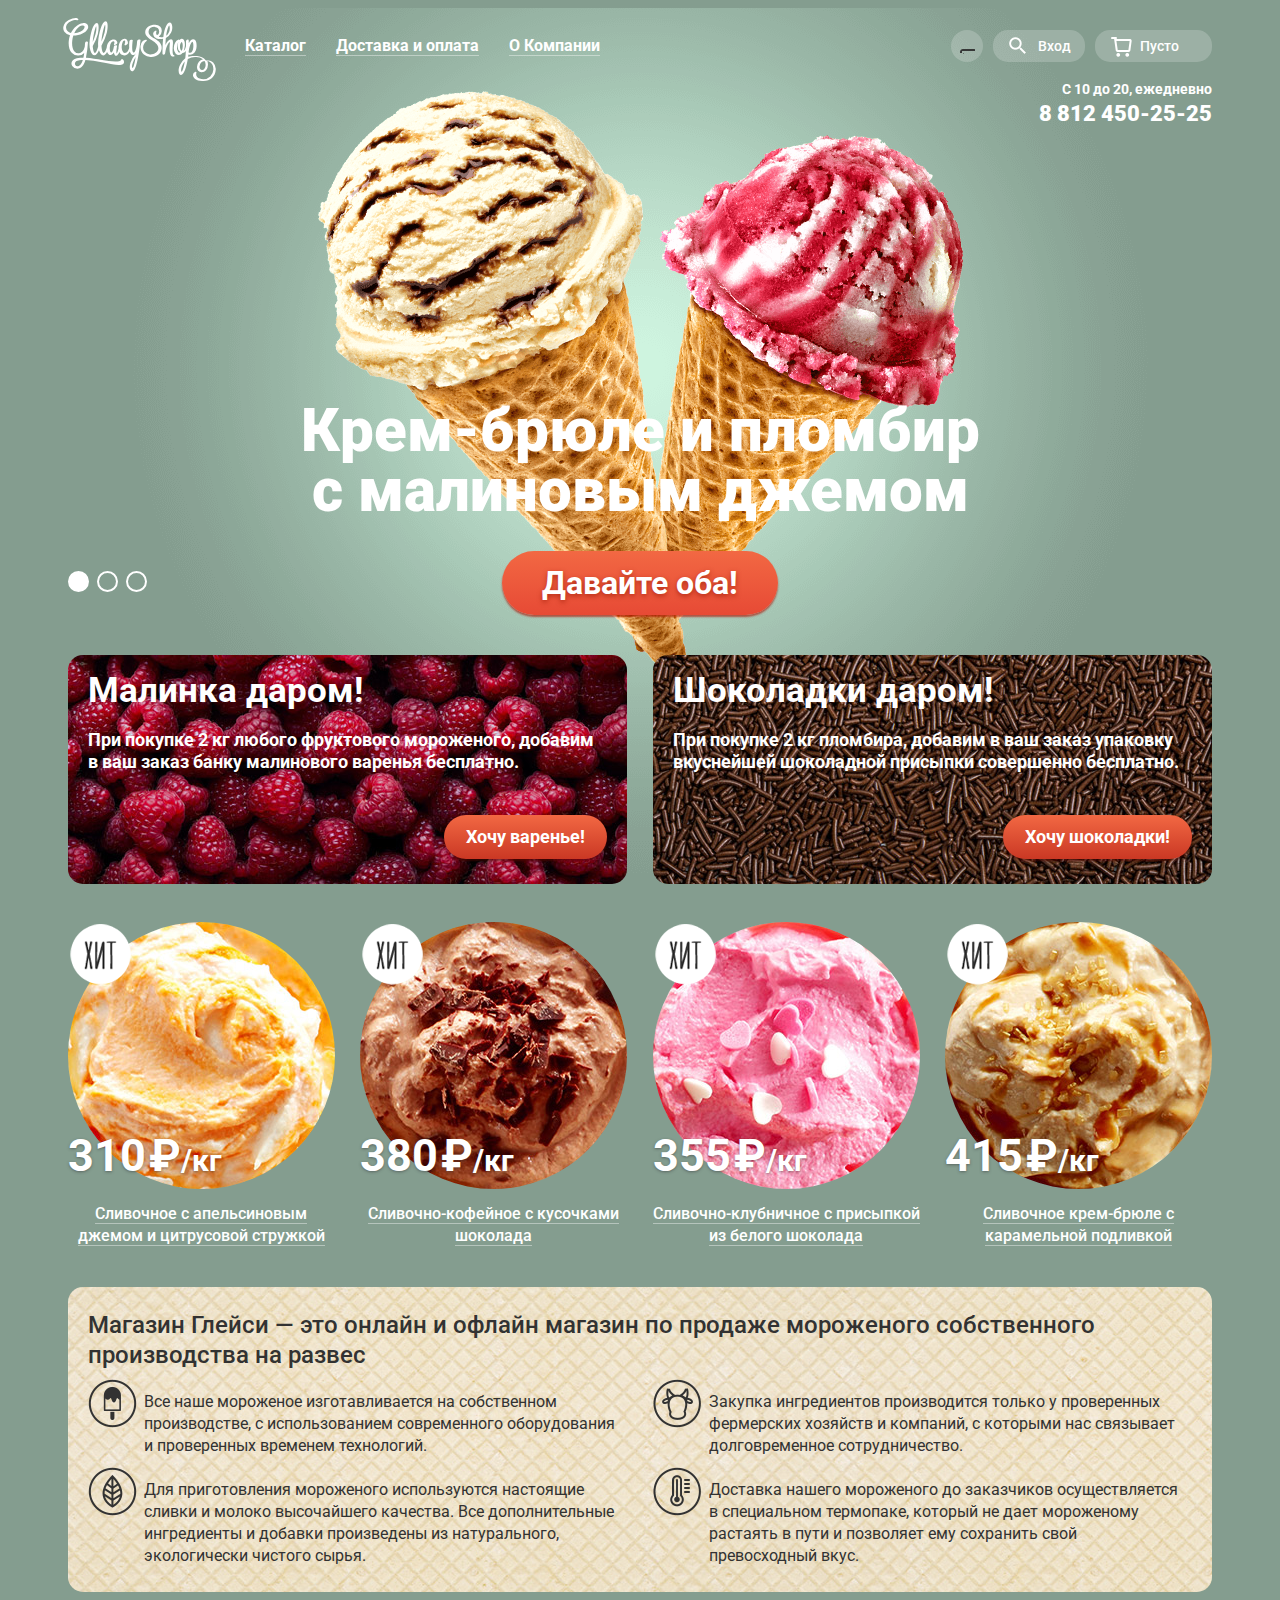
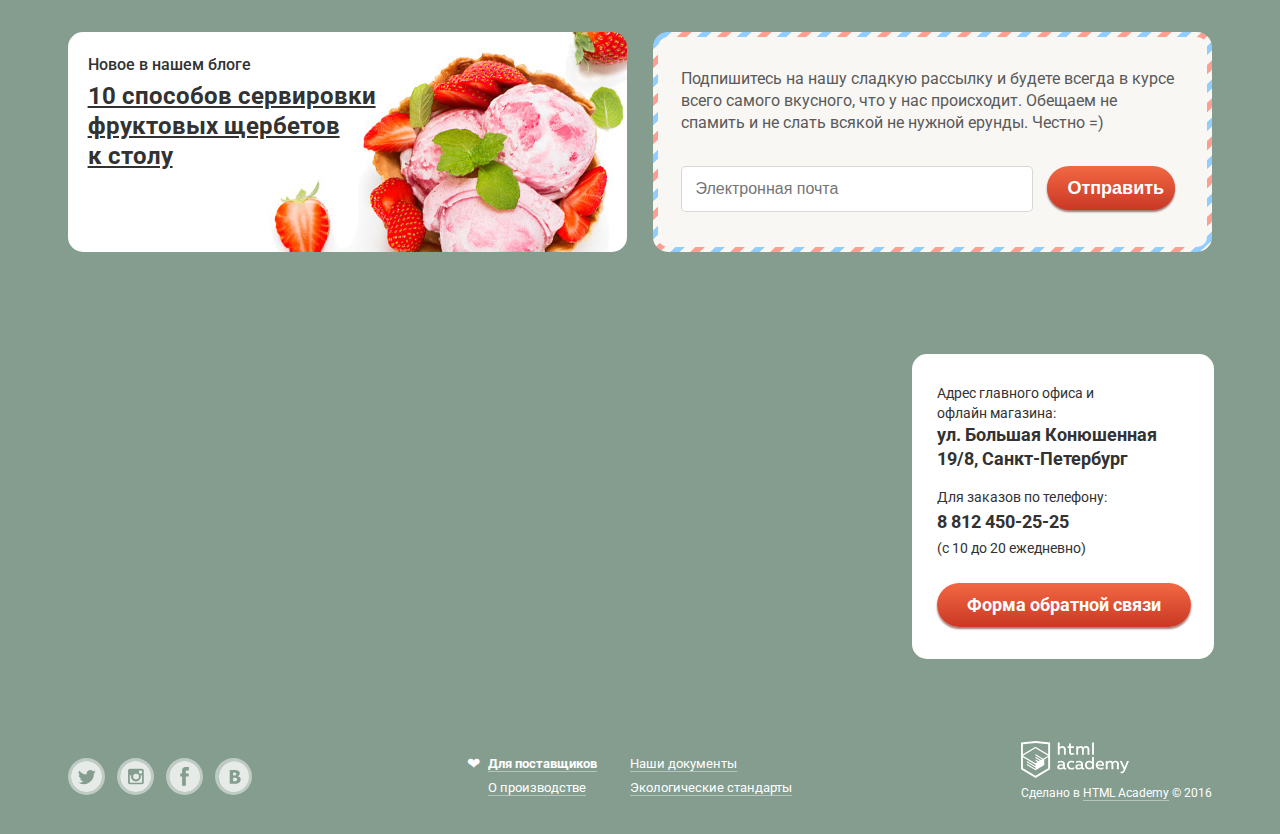
==== commit cc1b1046: "Финальная верстка правки" ====
--- a/index.html
+++ b/index.html
@@ -9,6 +9,8 @@
   <link href="css/normalize.css" rel="stylesheet">
   <link href="css/style_min.css" rel="stylesheet">
   <link rel="shortcut icon" href="img/favicon.ico" type="image/x-icon">
+  <meta name="format-detection" content="telephone=no">
+  <meta http-equiv="x-rim-auto-match" content="none">
 </head>
 
 <body>
@@ -33,7 +35,7 @@
               <img src="img/logo-gllacyshop.svg" width="153" height="63" alt="Gllacy Shop">
             </div>
             <ul class="main-menu">
-              <li>
+              <li class="top-menu-item">
                 <a href="#">Каталог</a>
                 <ul class="sub-menu">
                   <li>
@@ -53,10 +55,10 @@
                   </li>
                 </ul>
               </li>
-              <li>
+              <li class="top-menu-item">
                 <a href="#">Доставка и оплата</a>
               </li>
-              <li>
+              <li class="top-menu-item">
                 <a href="#">О Компании</a>
               </li>
             </ul>
@@ -64,7 +66,7 @@
           <div class="header-buttons clearfix">
             <div class="search">
               <div class="search-wrapper">
-                <a class="button-search" href="#"></a>
+                <a class="button-search" href="search.html"></a>
               </div>
               <div class="search-form">
                 <form action="https://echo.htmlacademy.ru" method="post">
@@ -75,7 +77,7 @@
             </div>
             <div class="header-button user-block">
               <div class="login">
-                <a class="login-button" href="#">Вход</a>
+                <a class="login-button" href="login.html">Вход</a>
                 <div class="login-form clearfix">
                   <form class="authorization-form" action="https://echo.htmlacademy.ru" method="post">
                     <input type="email" name="email" placeholder="Электронная почта">
@@ -92,7 +94,7 @@
               </div>
             </div>
             <div class="header-button cart">
-              <span>Пусто</span>
+              <a class="cart-button" href="cart.html">Пусто</a>
             </div>
           </div>
         </div>
@@ -147,7 +149,7 @@
             <article class="catalog-item">
               <div class="catalog-image-wrapper">
                 <a href="#">
-                  <img src="img/ice-cream/ice-cream-1.jpg" alt="Сливочное с апельсиновым джемом и цитрусовой стружкой">
+                  <img src="img/ice-cream/ice-cream-1.jpg" width="267" height="267" alt="Сливочное с апельсиновым джемом и цитрусовой стружкой">
                 </a>
                 <div class="item-price">310 &#8381;<span>/кг</span></div>
               </div>
@@ -159,7 +161,7 @@
             <article class="catalog-item">
               <div class="catalog-image-wrapper">
                 <a href="#">
-                  <img src="img/ice-cream/ice-cream-2.jpg" alt="Сливочно-кофейное с кусочками шоколада">
+                  <img src="img/ice-cream/ice-cream-2.jpg" width="267" height="267" alt="Сливочно-кофейное с кусочками шоколада">
                 </a>
                 <div class="item-price">380 &#8381;<span>/кг</span></div>
               </div>
@@ -171,7 +173,7 @@
             <article class="catalog-item">
               <div class="catalog-image-wrapper">
                 <a href="#">
-                  <img src="img/ice-cream/ice-cream-3.jpg" alt="Сливочно-клубничное с присыпкой из белого шоколада">
+                  <img src="img/ice-cream/ice-cream-3.jpg" width="267" height="267" alt="Сливочно-клубничное с присыпкой из белого шоколада">
                 </a>
                 <div class="item-price">355 &#8381;<span>/кг</span></div>
               </div>
@@ -183,7 +185,7 @@
             <article class="catalog-item">
               <div class="catalog-image-wrapper">
                 <a href="#">
-                  <img src="img/ice-cream/ice-cream-4.jpg" alt="Сливочное крем-брюле с карамельной подливкой">
+                  <img src="img/ice-cream/ice-cream-4.jpg" width="267" height="267" alt="Сливочное крем-брюле с карамельной подливкой">
                 </a>
                 <div class="item-price">415 &#8381;<span>/кг</span></div>
               </div>
@@ -243,7 +245,7 @@
             <span class="map-bold-text">8 812 450-25-25</span>
             <br> (с 10 до 20 ежедневно)</p>
           <div class="map-button-wrapper">
-            <a class="site-button feedback-button" href="#">Форма обратной связи</a>
+            <a class="site-button feedback-button" href="feedback.html">Форма обратной связи</a>
           </div>
         </div>
       </div>
--- a/css/style_min.css
+++ b/css/style_min.css
@@ -0,0 +1 @@
+a,body{color:#fff}body{font-weight:400;font-size:16px;line-height:22px;font-family:"Roboto",Tahoma,sans-serif;background-color:#849d8f}a{text-decoration:underline}a:hover{color:#ffbc9e}img{max-width:100%;height:auto}body input[type=email],body input[type=password],body input[type=search],body input[type=text],body textarea{box-sizing:border-box;margin-top:20px;margin-right:0;padding:10px 14px;overflow:hidden;font-size:16px;line-height:24px;color:#000;white-space:nowrap;border:1px solid rgba(178,178,178,.52);border-radius:5px;box-shadow:none}input[type=email]:hover,input[type=password]:hover,input[type=search]:hover,input[type=text]:hover,textarea:hover{padding:9px 13px;border:2px solid rgba(154,154,154,.52)}input[type=email]:focus,input[type=password]:focus,input[type=search]:focus,input[type=text]:focus,textarea:focus{padding:9px 13px;font-weight:700;border:2px solid rgba(46,136,228,.52);outline:none}:focus::-webkit-input-placeholder{color:transparent}:focus:-moz-placeholder,:focus::-moz-placeholder{color:transparent}:focus:-ms-input-placeholder{color:transparent}.page-wrapper{min-width:900px;background-repeat:no-repeat;background-position:top center;-webkit-transition:background-image .5s ease,background-color .5s ease;transition:background-image .5s ease,background-color .5s ease}.wrapper{min-width:900px;max-width:1200px;margin:0 auto}.row,.row-inline{padding:0 2.3%}.row::after{content:"";display:table;clear:both}.row-inline{font-size:0}.row-inline::after,.top-menu-item>a.active::after{display:none}.col{float:left;box-sizing:border-box;margin:0 1.1%}.row-inline .col{display:inline-block;float:none;font-size:16px;vertical-align:top}.row .col:first-child,.row-inline .col:first-child{margin-left:0}.items-list .col:nth-child(4n+1){margin-left:0}.row .col:last-child,.row-inline .col:last-child{margin-right:0}.items-list .col:nth-child(4n){margin-right:0}.s-1{width:23.35%}.s-2{width:48.9%}.text-left{text-align:left}.text-right{text-align:right}.text-center{text-align:center}.clearfix::after{content:"";display:table;clear:both}.main-nav{float:left}.filters .filter-category,.filters button{display:inline-block;font-size:16px;vertical-align:top}.header-contact-block{float:right;text-align:right}.breadcrumbs{float:left}.main-menu{float:left;max-width:700px;margin-top:12px;margin-left:9px;padding:0;list-style:none}.main-menu>li{position:relative;z-index:20;display:inline-block;margin-right:-4px;padding-bottom:5px;vertical-align:top}.main-menu a{display:block;padding:7px 15px;font-weight:700;font-size:16px;line-height:18px;color:#fff;text-decoration:none;white-space:nowrap}.top-menu-item>a:active{background-color:#ededed;box-shadow:inset 0 2px 1px #696969}.top-menu-item>a.active{border-radius:15px}.top-menu-item:hover>a.active,.top-menu-item>a.active{color:#fff;background-color:#d07058}.top-menu-item:hover>a{color:#323232;text-decoration:none;border-radius:15px}.main-menu .sub-menu{position:absolute;top:37px;display:none;box-sizing:border-box;width:143px;margin-left:-7px;padding:0;overflow:hidden;list-style:none;background-color:#f8f7f4;border-radius:5px;box-shadow:0 20px 20px rgba(0,0,0,.4)}.top-menu-item>a::after{content:"";display:block;height:1px;background-color:rgba(255,255,255,.4)}.top-menu-item:hover>a,.top-menu-item>a:hover::after{background-color:#f7f6f3}.catalog-item:hover .item-button,.top-menu-item:hover .sub-menu{display:block}.sub-menu a{padding:8px 5px 8px 22px;font-weight:400;font-size:14px;line-height:16px;color:#323232;white-space:normal}.sub-menu .highlight{position:relative;padding-top:11px;padding-bottom:13px;font-weight:700}.sub-menu .highlight::after{content:"";position:absolute;right:9px;bottom:0;left:6px;height:1px;background-color:rgba(53,53,53,.2)}.sub-menu a:hover{background-color:#fbded8;border-radius:0}.sub-menu a:active{background-color:#f6b5a5}.sub-menu a.active{color:#fff;background-color:#d07058}.slider{position:relative;z-index:10;margin:0 2.3% 40px;padding-top:270px;text-align:center;color:#fff}.slide,body>input[type=radio]{display:none}.slide-title{width:700px;margin:0 auto 30px;font-weight:900;font-size:60px;line-height:60px}.slide-btn{display:inline-block;padding:10px 40px;font-weight:700;font-size:32px;line-height:44px;vertical-align:top;color:#fff;text-decoration:none;text-shadow:0 2px 5px rgba(160,32,11,.76);background:#f26843;background:-webkit-linear-gradient(top,#f26843 0%,#e74a35 100%);background:linear-gradient(to bottom,#f26843 0%,#e74a35 100%);border-radius:100px;box-shadow:0 2px 2px rgba(172,16,0,.64)}.slide-btn:hover{color:#fff;background:-webkit-linear-gradient(top,#f58669 0%,#ec6f5e 100%);background:linear-gradient(to bottom,#f58669 0%,#ec6f5e 100%);box-shadow:0 2px 2px #ac1000}.slide-btn:active{background:-webkit-linear-gradient(top,#d84732 0%,#e1613e 100%);background:linear-gradient(to bottom,#d84732 0%,#e1613e 100%);box-shadow:inset 0 2px 2px #ac1000}.slider-controls{position:absolute;bottom:22px;left:0;z-index:20;font-size:0}.slider-controls label{display:inline-block;width:17px;height:17px;margin-right:8px;vertical-align:top;background-color:transparent;border:2px solid #fff;border-radius:50%;cursor:pointer}.slider-controls label:hover{background-color:rgba(255,255,255,.4)}#btn-1:checked~.page-wrapper{background-color:#849d8f;background-image:url(../img/pictures/slider-bg-1.png)}#btn-2:checked~.page-wrapper{background-color:#8996a6;background-image:url(../img/pictures/slider-bg-2.png)}#btn-3:checked~.page-wrapper{background-color:#9d8b84;background-image:url(../img/pictures/slider-bg-3.png)}#btn-1:checked~.page-wrapper #slide1,#btn-2:checked~.page-wrapper #slide2,#btn-3:checked~.page-wrapper #slide3{display:block}#btn-1:checked~.page-wrapper label[for=btn-1],#btn-2:checked~.page-wrapper label[for=btn-2],#btn-3:checked~.page-wrapper label[for=btn-3]{background-color:#fff}.page-wrapper:after,.page-wrapper:before{content:"";visibility:hidden;background-image:url(../img/pictures/slider-bg-1.png)}.page-wrapper:after{background-image:url(../img/pictures/slider-bg-2.png)}.site-button{display:inline-block;padding:10px 22px;font-weight:700;font-size:18px;line-height:24px;vertical-align:top;color:#fff;text-decoration:none;white-space:nowrap;background-image:-webkit-linear-gradient(bottom,#ca3824 0%,#f26843 100%);background-image:linear-gradient(to top,#ca3824 0%,#f26843 100%);border:none;border-radius:25px;outline:none;box-shadow:0 2px 2px rgba(85,8,0,.54);cursor:pointer}.site-button:hover{color:#fff;background-image:-webkit-linear-gradient(bottom,#ec6e5d 0%,#f58669 100%);background-image:linear-gradient(to top,#ec6e5d 0%,#f58669 100%);box-shadow:0 1px 2px #ac1000}.site-button:active{background-image:-webkit-linear-gradient(bottom,#e1613e 0%,#d74531 100%);background-image:linear-gradient(to top,#e1613e 0%,#d74531 100%);box-shadow:inset 0 2px 2px #942718}.promo .site-button{position:absolute;right:20px;bottom:25px}.item-button{position:absolute;left:50%;display:none;margin:10px 10px 10px -101px;padding:10px 18px;text-align:center;background-color:#e84d37;background-image:-webkit-linear-gradient(bottom,#e74a35 0%,#f26843 100%);background-image:linear-gradient(to top,#e74a35 0%,#f26843 100%);box-shadow:0 1px 2px #ac1000}.breadcrumbs{margin:20px 0 0;padding:0;list-style-type:none}.breadcrumbs li{position:relative;display:inline-block;padding-right:18px;font-size:14px;line-height:16px;vertical-align:top;color:#fff}.breadcrumbs li::after{content:"»";position:absolute;right:4px;color:#fff}.breadcrumbs li:last-child::after{display:none}.page-heading{margin-top:0;margin-bottom:25px;margin-left:2.2%;padding-top:0;font-weight:700;font-size:35px;line-height:41px;color:#fff}.breadcrumbs a{text-decoration:none;border-bottom:1px solid rgba(255,255,255,.2)}.breadcrumbs a:hover,.reg-links a:hover{border-bottom:none}.main-header{padding-top:10px}.header-logo{position:relative;left:-5px;float:left}.header-logo,.header-logo img{width:153px;height:63px}.main .promo{position:relative;margin-bottom:40px;padding:15px 20px 93px;border-radius:15px}.promo p{font-weight:700;font-size:18px;line-height:22px}.promo-raspberry{background:#9b2a4a url(../img/pictures/promo-1.jpg)}.promo-chocolate{background:#512f21 url(../img/pictures/promo-2.jpg)}.catalog-item img{width:100%;margin:-2px;border-radius:60%}.catalog-image-wrapper{position:relative;margin-bottom:10px}.header-schedule{margin-top:-3px;margin-bottom:5px;font-weight:700;font-size:14px;line-height:16px}.header-phone{margin:5px 0;font-weight:900;font-size:22px;line-height:24px}.inner-page .header-phone{margin-bottom:0}.cart .cart-button,.cart-with-item .cart-button,.login .login-button{display:block;margin-top:0;padding:8px 8px 8px 45px;font-weight:500;font-size:14px;line-height:16px;color:#fff;text-decoration:none}.cart-item-wrapper,.login{padding-bottom:5px}.cart,.cart-with-item{min-width:117px;background-color:rgba(255,255,255,.2)}.cart-with-item::before,.cart::before{content:"";position:absolute;top:7px;left:16px;width:21px;height:20px;background-image:url(../img/icons/spritesheet.png)}.cart::before{background-position:-5px -5px}.cart-with-item::before,.cart:hover::before{background-position:-36px -5px}.cart-block,.cart-with-item:hover .cart-button,.cart:hover .cart-button,.login:hover .login-button{color:#313131;background-color:#f8f7f4;border-radius:15px}.cart-block{position:absolute;top:37px;right:0;z-index:20;display:none;box-sizing:border-box;width:540px;padding:15px 15px 20px;color:#323232;border-radius:5px;box-shadow:0 20px 20px rgba(0,0,0,.4)}.cart-item,.cart-item a{font-size:13px;line-height:16px;color:#323232}.cart-item{width:100%;border-bottom:1px solid #cacac7}.cart-item td{padding-right:5px;padding-bottom:15px;vertical-align:middle}.cart-item a{font-weight:400;text-decoration:none}.class-item-size td:first-child{width:20px}.class-item-size td:nth-child(2){width:35px}.class-item-size td:nth-child(3){width:235px;padding-right:10px}.cart-item span{color:#999}.cart-item img{width:33px;height:33px;border-radius:50%}.cart-close-button{width:10px;height:10px;font-size:0;background:url(../img/icons/spritesheet.png);background-position:-90px -123px;border:none;outline:none;cursor:pointer}.cart-total-price{width:100%;padding-top:15px;padding-bottom:15px;font-weight:700;font-size:15px;line-height:18px;text-align:right}.cart-block .cart-submit-button{float:right;padding-right:15px;padding-left:15px}.user-block{min-width:92px;background-color:rgba(255,255,255,.2)}.login-button::before{content:"";position:absolute;top:7px;left:16px;width:20px;height:19px;background-image:url(../img/icons/spritesheet.png);background-position:-193px -64px}.login:hover .login-button::before{background-image:url(../img/icons/spritesheet.png);background-position:-5px -135px}.search{position:relative;display:inline-block;text-align:left}.cart-button-wrapper,.search-wrapper{padding-bottom:5px}.button-search{display:block;width:32px;height:32px;background-color:rgba(255,255,255,.2);border-radius:50%}.search:hover .button-search{background-color:#f8f7f4}.button-search::before{content:"";position:absolute;top:7px;left:7px;width:17px;height:17px;background-image:url(../img/icons/spritesheet.png);background-position:-36px -123px}.search:hover .button-search::before{background-image:url(../img/icons/spritesheet.png);background-position:-63px -123px}.header-buttons{float:right;width:267px;margin-top:12px;text-align:right}.header-button{position:relative;display:inline-block;height:32px;margin-left:6px;line-height:16px;vertical-align:top;text-align:left;border-radius:15px}.popup-feedback{position:fixed;top:50%;left:50%;z-index:100;display:none;box-sizing:border-box;width:476px;height:442px;margin-top:-221px;margin-left:-238px;padding-right:25px;padding-left:25px;color:#323232;background-color:#f8f7f4;border-radius:10px}.popup-feedback h3{margin:16px 0 0;font-weight:500;font-size:24px;line-height:28px}.popup-feedback input,.popup-feedback textarea{box-sizing:border-box;width:267px;margin-left:0}.popup-feedback textarea{width:428px;height:155px}.popup-feedback button{float:right;margin-top:15px}.popup-close{position:absolute;top:15px;right:15px;width:17px;height:17px;font-size:0;background-color:#f8f7f4;border:0;outline:0;cursor:pointer}.popup-close::after,.popup-close::before{content:"";position:absolute;top:7px;left:-2px;width:22px;height:2px;background-color:#000;border-radius:1px}.popup-close::before{-webkit-transform:rotate(45deg);transform:rotate(45deg)}.popup-close::after{-webkit-transform:rotate(-45deg);transform:rotate(-45deg)}.popup-close:hover::after,.popup-close:hover::before{background-color:#323232}.popup-overlay{position:fixed;top:0;left:0;z-index:90;display:none;width:100%;height:100%;background-color:rgba(0,0,0,.3)}div.popup-feedback span,form.subscribe-form span{padding-left:15px}input+label.hiden-top,textarea+label.hiden-top{position:relative;white-space:nowrap}input+label.hiden-top span,textarea+label.hiden-top span{position:absolute}input:focus+label.hiden-top span{top:-28px;display:block}textarea:focus+label.hiden-top span{top:-175px;display:block}.search-form input{width:311px;margin-left:15px}.authorization-form input,.subscribe-form{box-sizing:border-box;width:241px}.login-form button{float:left;margin-top:15px;margin-left:15px;padding:10px 25px;border-radius:21px}.reg-links{float:right;width:140px;padding-top:15px}.reg-links a{font-size:13px;line-height:22px;color:#323232;text-decoration:none;border-bottom:1px solid rgba(0,0,0,.3)}.subscribe-form{width:90%;position:absolute;bottom:35px}.subscribe-form input{box-sizing:border-box;width:calc(100% - 142px);margin-left:0}.subscribe button{box-sizing:border-box;width:128px;margin-top:20px;margin-left:10px;padding:10px 20px;vertical-align:top}@-webkit-keyframes bounce{0%{-webkit-transform:translateY(-2000px);transform:translateY(-2000px)}70%{-webkit-transform:translateY(30px);transform:translateY(30px)}90%{-webkit-transform:translateY(-10px);transform:translateY(-10px)}to{-webkit-transform:translateY(0);transform:translateY(0)}}@keyframes bounce{0%{-webkit-transform:translateY(-2000px);transform:translateY(-2000px)}70%{-webkit-transform:translateY(30px);transform:translateY(30px)}90%{-webkit-transform:translateY(-10px);transform:translateY(-10px)}to{-webkit-transform:translateY(0);transform:translateY(0)}}@-webkit-keyframes shake{0%,to{-webkit-transform:translateX(0);transform:translateX(0)}10%,30%,50%,70%,90%{-webkit-transform:translateX(-10px);transform:translateX(-10px)}20%,40%,60%,80%{-webkit-transform:translateX(10px);transform:translateX(10px)}}@keyframes shake{0%,to{-webkit-transform:translateX(0);transform:translateX(0)}10%,30%,50%,70%,90%{-webkit-transform:translateX(-10px);transform:translateX(-10px)}20%,40%,60%,80%{-webkit-transform:translateX(10px);transform:translateX(10px)}}.item-price{position:absolute;bottom:10px;font-weight:700;font-size:45px;line-height:45px;word-spacing:-8px;text-shadow:0 1px 3px rgba(49,50,53,.5)}.item-price span{font-size:30px}.catalog-image-wrapper::before{content:"";position:absolute;width:61px;height:61px;background-image:url(../img/icons/spritesheet.png);background-position:-122px -64px}.catalog-item:hover::before{content:"";position:absolute;display:block;width:104%;height:107%;margin-top:-3%;margin-left:-2%;padding-bottom:60px;background-color:rgba(255,255,255,.2);border-radius:5px;box-shadow:0 20px 20px rgba(0,0,0,.4)}.inner-page .catalog-image-wrapper::before{display:none}.main-about-us{margin-bottom:40px;padding:15px 0;background:#ebdfc6 url(../img/pictures/about-us-bg.jpg);border-radius:15px}.main-about-us .about-us-features{margin:0;padding:0}.main-about-us .about-us-feature{position:relative;display:inline-block;box-sizing:border-box;width:48.9%;margin-right:2px;padding:12px 8px 10px 76px;list-style-type:none;font-size:16px;line-height:22px;vertical-align:top;color:#323232}.main-about-us .about-us-feature:nth-child(2n){margin-right:0}.main-about-us .about-us-feature::before{content:"";position:absolute;top:0;left:20px;width:49px;height:49px;background-image:url(../img/icons/spritesheet.png)}.feature-icecream::before{background-position:-89px -5px}.feature-cow::before{background-position:-5px -64px}.feature-leaf::before{background-position:-63px -64px}.feature-thermometer::before{background-position:-148px -5px}.main-bottom{box-sizing:border-box;min-height:220px;margin-bottom:40px;border-radius:15px}.blog{padding:15px 20px;color:#323232;background:#fff url(../img/pictures/blog-bg.jpg) no-repeat 100% 0}.blog h2{margin-top:7px;margin-bottom:5px;font-weight:500;font-size:16px}.blog a{margin-right:50%;font-weight:700;font-size:24px;line-height:30px;color:#323232}.blog span{padding:0 11px 1px 0;background-color:rgba(255,255,255,.8)}.blog a:hover{text-decoration:none}.subscribe{padding:1px 0;color:#5a5a5a;background:#f8f7f4 url(../img/pictures/subscribe-bg.png)}.subscribe-wrapper{position:relative;box-sizing:border-box;margin:4px 5px;background-color:#f8f7f4;border-radius:10px;min-height:210px;padding:15px 23px 75px}.map-block{width:100%;min-height:430px;background:url(../img/pictures/map.jpg) no-repeat;background-position:50% 0}.map-block .wrapper{position:relative}.map-address{position:absolute;top:62px;right:2.2%;z-index:5;box-sizing:border-box;width:302px;padding:15px 25px;font-size:14px;line-height:20px;color:#323232;background-color:#fff;border-radius:15px}.inner-page .main-footer .row,.map-address p{padding:0}.map-bold-text{margin-top:10px;font-weight:700;font-size:18px;line-height:24px}.map-button-wrapper{margin-top:22px;margin-bottom:17px;text-align:center}.map-button-wrapper .site-button{padding-right:30px;padding-left:30px}.map-address-phone{line-height:25px}.main-footer{padding-top:19px;padding-bottom:12px}.inner-page .main-footer{margin-right:2.2%;margin-left:2.2%;border-top:1px solid rgba(255,255,255,.3)}.pagnition{float:right;margin:35px 0 30px;padding:0;list-style:none;font-size:0}.pagnition li{display:inline-block;width:26px;height:26px;margin:0 0 0 3px;font-weight:500;font-size:16px;line-height:26px;text-align:center;color:rgba(255,255,255,.2)}.pagnition li:first-child{margin-left:0;font-size:22px;text-align:left}.pagnition li:last-child{margin-left:0;font-size:22px;text-align:right}.pagnition a{display:block;color:#fff;text-decoration:none;border-radius:50%}.pagnition a:hover{background-color:rgba(255,255,255,.2)}.filters-form button:hover,.pagnition a:active,li.pagnition-active{color:#323232;background-color:#fff}.pagnition .pagnition-nav:hover{font-weight:900;background:0 0}li.pagnition-active{border-radius:50%}.footer-social{margin-top:20px;font-size:0}.social-btn{display:inline-block;width:31px;height:31px;margin-right:15px;margin-left:3px;vertical-align:top;background:url(../img/icons/sprite-social.svg) no-repeat;border-radius:50%;box-shadow:0 0 0 3px rgba(255,255,255,.6),inset 0 0 0 1px rgba(255,255,255,.6);opacity:.8}.social-btn:hover{box-shadow:0 0 0 4px rgba(255,255,255,.7),inset 0 0 0 1px rgba(255,255,255,.6);opacity:1}.social-btn:active{box-shadow:0 0 0 3px rgba(255,255,255,.7),inset 0 2px 1px #888}.social-btn-tw{background-position:0 0}.social-btn-in{background-position:-49px 0}.social-btn-fb{background-position:-98px 0}.social-btn-vk{background-position:-147px 0}.footer-menu{margin:12px auto 0;padding:0;list-style-type:none;border:0}.footer-menu a{font-size:13px;line-height:18px;vertical-align:top;text-decoration:none;white-space:nowrap}.footer-menu td{width:140px;padding:0}.heart{position:relative;font-weight:700}.heart::before{content:"❤";position:absolute;left:-21px;font-weight:500;font-size:16px}.footer-copyright{float:right}.academy-link{text-decoration:none}.footer-copyright p{margin-top:0;font-size:12px;line-height:18px}.login-form,.search-form{position:absolute;top:37px;right:0;z-index:20;display:none;width:341px;min-height:84px;background-color:#f8f7f4;border-radius:5px;box-shadow:0 20px 20px rgba(0,0,0,.4)}.login-form{width:277px;min-height:214px}.login-form input{margin-left:15px}.modal-content-show{display:block}.feedback-content-show{display:block;-webkit-animation:bounce .6s;animation:bounce .6s}.modal-error{-webkit-animation:shake .6s;animation:shake .6s}.main-about-us h1{margin-top:8px;margin-bottom:9px;padding-left:20px;font-weight:500;font-size:24px;line-height:30px;color:#323232}.promo h2{margin-top:0;margin-bottom:10px;font-weight:700;font-size:35px;line-height:41px;color:#fff}.catalog-item{position:relative;margin-bottom:40px;text-align:center}.catalog-item:hover{z-index:20}.catalog-item .item-heading{margin-top:10px;font-weight:500;font-size:16px;line-height:22px;text-align:center;color:#fff;text-decoration:none}.footer-copyright .academy-link,.footer-menu a,.item-heading{border-bottom:1px solid rgba(255,255,255,.4)}.catalog-item:hover .item-heading,.footer-copyright .academy-link:hover,.footer-menu a:hover{border-bottom:none}.filters{margin-bottom:25px}.filters-form legend{padding-left:16px;font-weight:500;font-size:14px;line-height:16px;color:#fff}.filters-form fieldset{margin:0;padding:5px 17px 17px 0;border:none}.filters-form .nowrap{padding-right:0}.filters-form input{margin:0}input[type=range]{width:178px;padding-right:0;padding-left:0;vertical-align:middle;background:0 0;border:none;-webkit-appearance:none}input.second-range{width:100px;margin-left:-153px}input.second-range[type=range]::-webkit-slider-runnable-track{background:#fff}input.second-range[type=range]::-moz-range-track{background:#fff}input[type=range]:focus{outline:none}input[type=range]::-webkit-slider-runnable-track{width:100%;height:4px;background:rgba(255,255,255,.5)}input[type=range]::-webkit-slider-thumb{width:20px;height:20px;margin-top:-8px;background:#fff;border-radius:50%;cursor:pointer;-webkit-appearance:none}input[type=range]:focus::-webkit-slider-runnable-track{background:#fff}input[type=range]::-moz-range-track{width:100%;height:4px;background:rgba(255,255,255,.5)}input[type=range]::-moz-range-thumb{width:20px;height:20px;margin-top:-8px;background:#fff;border:none;border-radius:50%;cursor:pointer;-webkit-appearance:none}input[type=range]::-ms-track{width:100%;height:4px;background:rgba(255,255,255,.5);background:#fff}input[type=range]::-ms-fill-lower{width:100%;height:4px;background:rgba(255,255,255,.5)}input[type=range]::-ms-fill-upper{width:100%;height:4px;background:rgba(255,255,255,.5)}input[type=range]::-ms-thumb{width:20px;height:20px;margin-top:-8px;background:#fff;border:none;border-radius:50%;cursor:pointer;-webkit-appearance:none}input[type=range]:focus::-ms-fill-lower{background:#fff}input[type=range]:focus::-ms-fill-upper{background:#fff}.filters-form select{height:36px;padding:0 35px 0 15px;font-size:16px;line-height:36px;color:#fff;background:rgba(255,255,255,.2) url(../img/icons/marker.png) no-repeat 170px 50%;border:none;border-radius:18px;outline:none;-webkit-appearance:none;-moz-appearance:none;appearance:none}.filters-form select::-ms-expand{display:none}.filters-form select:hover{color:#343434;background:#fff url(../img/icons/marker-hover.png) no-repeat 170px 50%}.filters-form option{color:#343434}.filters-form .feature-wrapper,.filters-form button{font-size:16px;color:#fff;background-color:rgba(255,255,255,.2)}.filters-form .feature-wrapper{height:36px;padding:0 15px;line-height:36px;border-radius:18px}.filters-form button{margin-top:21px;padding:7px 26px;font-weight:500;line-height:18px;border:2px solid #fff;border-radius:19px;outline:none;cursor:pointer}.filters-form button:active{padding:9px 28px;background-color:#ededed;border:none;box-shadow:inset 0 2px 1px #696969}.filters-form input[type=checkbox],.filters-form input[type=radio]{display:none}.filters-form input[type=radio]+label{margin-right:17px}.filters-form input[type=checkbox]+label{margin-right:21px}.filters-form input[type=checkbox]+label:last-child,.filters-form input[type=radio]+label:last-child{margin-right:5px}.filters-form input[type=checkbox]+label::before,.filters-form input[type=radio]+label::before{content:"";display:inline-block;margin-right:11px;vertical-align:middle;box-shadow:0 0 0 1px #fff}.filters-form input[type=radio]+label::before{width:12px;height:12px;border:3px solid #9db1a6;border-radius:50%}.filters-form input[type=checkbox]+label::before{width:16px;height:16px;border:1px solid #9db1a6;border-radius:4px}.filters-form input[type=radio]:checked+label::before{background-color:#fff;border:3px solid #9db1a6;box-shadow:0 0 0 1px #fff}.filters-form input[type=checkbox]:checked+label::before{background:url(../img/icons/spritesheet.png) no-repeat;background-position:-65px -2px}.filters-form input[type=checkbox]+label:hover::before,.filters-form input[type=radio]+label:hover::before{margin-right:12px;margin-left:1px;border:2px solid #9db1a6;box-shadow:0 0 0 2px #fff}.filters-form input[type=checkbox]+label:hover::before{border:none}.filters-form input[type=radio]:disabled+label::before{margin-right:12px;margin-left:1px;background-color:rgba(255,255,255,.4);border:2px solid #9db1a6;box-shadow:0 0 0 1px rgba(255,255,255,.4)}.hiden-top span{display:none;padding-left:30px;font-size:11px;line-height:13px;color:#5b9ddf}
